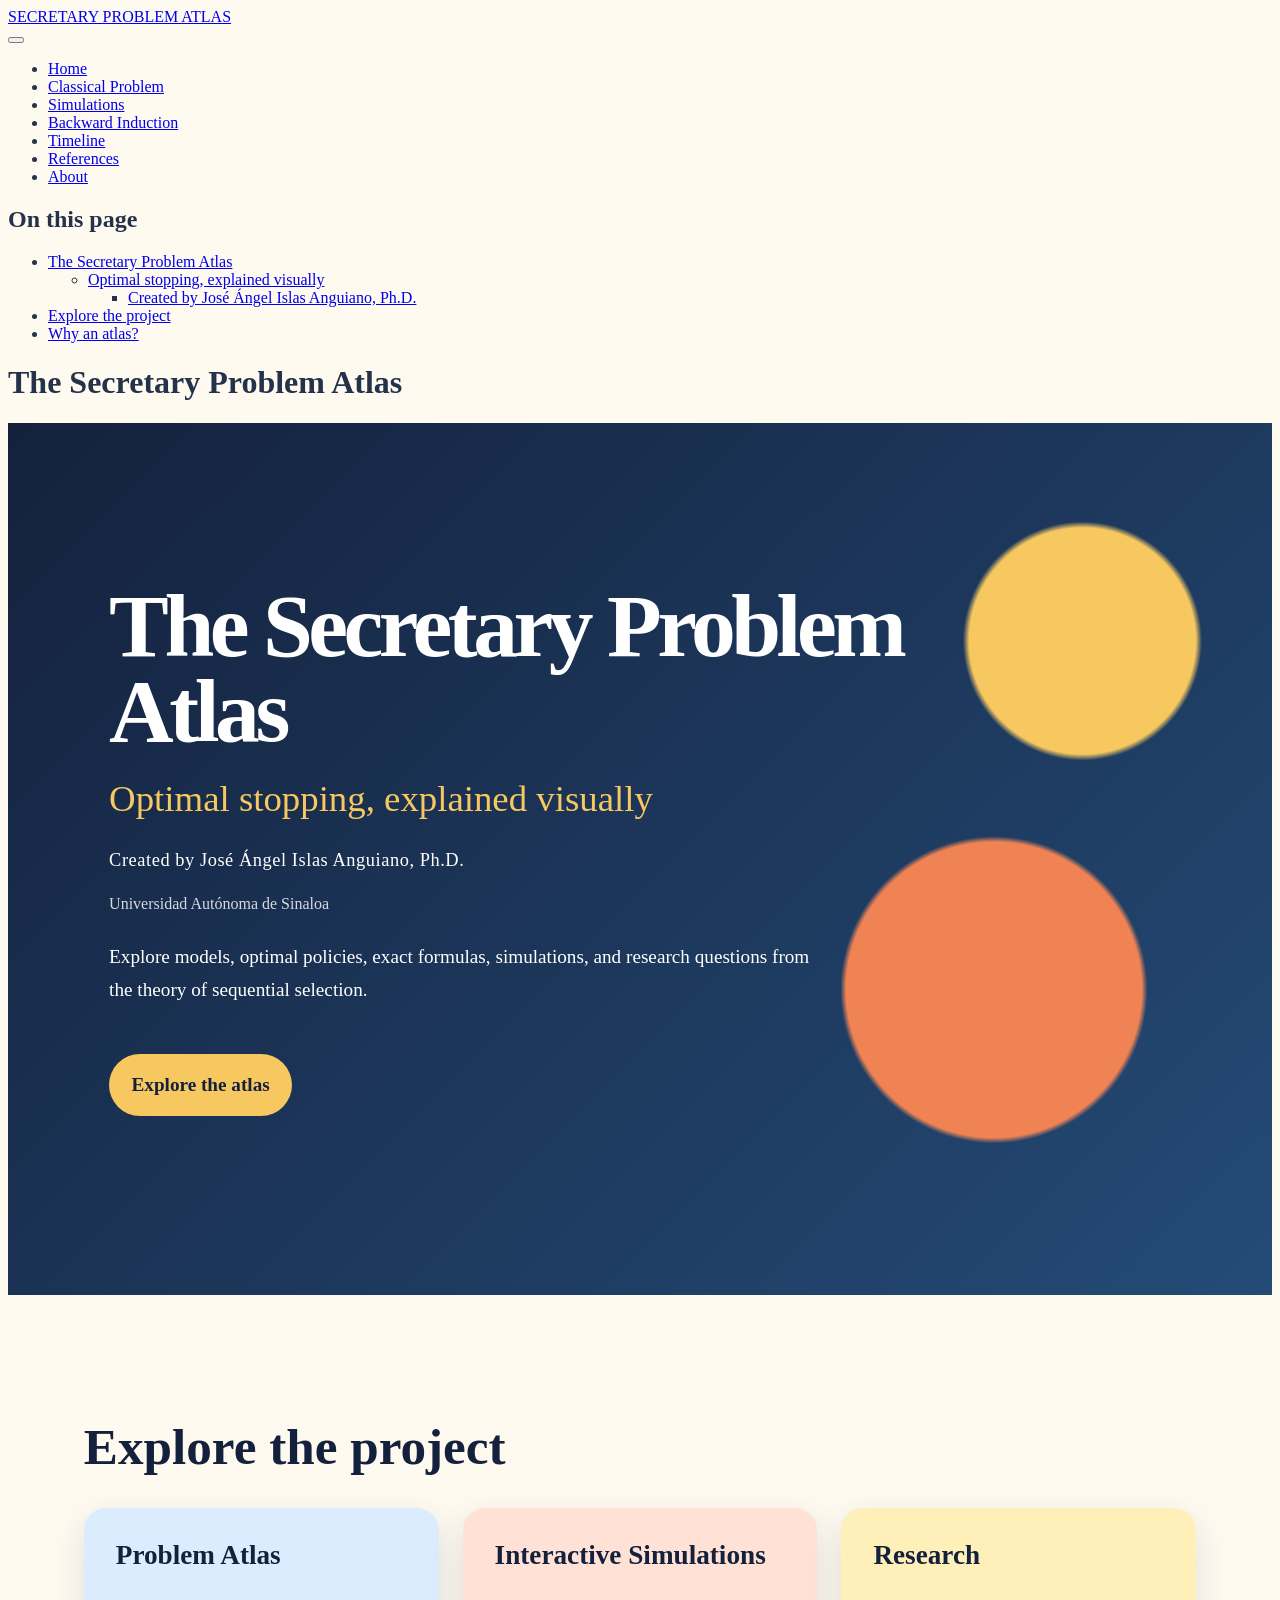
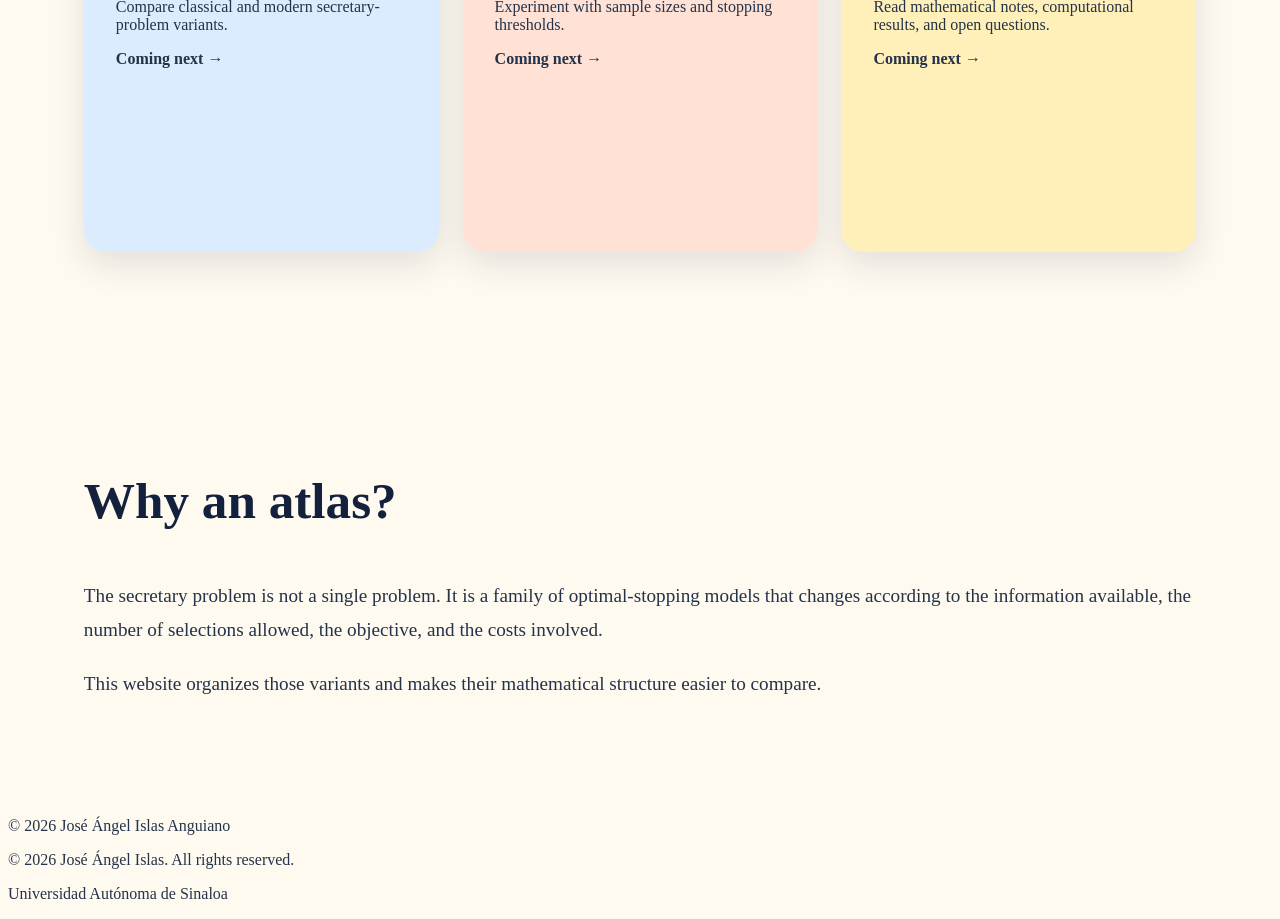
==== index.html @ 6f18f38e "Update website" ====
<!DOCTYPE html>
<html xmlns="http://www.w3.org/1999/xhtml" lang="en" xml:lang="en"><head>

<meta charset="utf-8">
<meta name="generator" content="quarto-1.8.25">

<meta name="viewport" content="width=device-width, initial-scale=1.0, user-scalable=yes">


<title>The Secretary Problem Atlas – SECRETARY PROBLEM ATLAS</title>
<style>
code{white-space: pre-wrap;}
span.smallcaps{font-variant: small-caps;}
div.columns{display: flex; gap: min(4vw, 1.5em);}
div.column{flex: auto; overflow-x: auto;}
div.hanging-indent{margin-left: 1.5em; text-indent: -1.5em;}
ul.task-list{list-style: none;}
ul.task-list li input[type="checkbox"] {
  width: 0.8em;
  margin: 0 0.8em 0.2em -1em; /* quarto-specific, see https://github.com/quarto-dev/quarto-cli/issues/4556 */ 
  vertical-align: middle;
}
</style>


<script src="site_libs/quarto-nav/quarto-nav.js"></script>
<script src="site_libs/quarto-nav/headroom.min.js"></script>
<script src="site_libs/clipboard/clipboard.min.js"></script>
<script src="site_libs/quarto-search/autocomplete.umd.js"></script>
<script src="site_libs/quarto-search/fuse.min.js"></script>
<script src="site_libs/quarto-search/quarto-search.js"></script>
<meta name="quarto:offset" content="./">
<script src="site_libs/quarto-html/quarto.js" type="module"></script>
<script src="site_libs/quarto-html/tabsets/tabsets.js" type="module"></script>
<script src="site_libs/quarto-html/axe/axe-check.js" type="module"></script>
<script src="site_libs/quarto-html/popper.min.js"></script>
<script src="site_libs/quarto-html/tippy.umd.min.js"></script>
<script src="site_libs/quarto-html/anchor.min.js"></script>
<link href="site_libs/quarto-html/tippy.css" rel="stylesheet">
<link href="site_libs/quarto-html/quarto-syntax-highlighting-7b89279ff1a6dce999919e0e67d4d9ec.css" rel="stylesheet" id="quarto-text-highlighting-styles">
<script src="site_libs/bootstrap/bootstrap.min.js"></script>
<link href="site_libs/bootstrap/bootstrap-icons.css" rel="stylesheet">
<link href="site_libs/bootstrap/bootstrap-5b4ad623e5705c0698d39aec6f10cf02.min.css" rel="stylesheet" append-hash="true" id="quarto-bootstrap" data-mode="light">
<script id="quarto-search-options" type="application/json">{
  "location": "navbar",
  "copy-button": false,
  "collapse-after": 3,
  "panel-placement": "end",
  "type": "overlay",
  "limit": 50,
  "keyboard-shortcut": [
    "f",
    "/",
    "s"
  ],
  "show-item-context": false,
  "language": {
    "search-no-results-text": "No results",
    "search-matching-documents-text": "matching documents",
    "search-copy-link-title": "Copy link to search",
    "search-hide-matches-text": "Hide additional matches",
    "search-more-match-text": "more match in this document",
    "search-more-matches-text": "more matches in this document",
    "search-clear-button-title": "Clear",
    "search-text-placeholder": "",
    "search-detached-cancel-button-title": "Cancel",
    "search-submit-button-title": "Submit",
    "search-label": "Search"
  }
}</script>


<link rel="stylesheet" href="styles.css">
</head>

<body class="nav-fixed quarto-light">

<div id="quarto-search-results"></div>
  <header id="quarto-header" class="headroom fixed-top">
    <nav class="navbar navbar-expand-lg " data-bs-theme="dark">
      <div class="navbar-container container-fluid">
      <div class="navbar-brand-container mx-auto">
    <a href="./index.html" class="navbar-brand navbar-brand-logo">
    </a>
    <a class="navbar-brand" href="./index.html">
    <span class="navbar-title">SECRETARY PROBLEM ATLAS</span>
    </a>
  </div>
            <div id="quarto-search" class="" title="Search"></div>
          <button class="navbar-toggler" type="button" data-bs-toggle="collapse" data-bs-target="#navbarCollapse" aria-controls="navbarCollapse" role="menu" aria-expanded="false" aria-label="Toggle navigation" onclick="if (window.quartoToggleHeadroom) { window.quartoToggleHeadroom(); }">
  <span class="navbar-toggler-icon"></span>
</button>
          <div class="collapse navbar-collapse" id="navbarCollapse">
            <ul class="navbar-nav navbar-nav-scroll me-auto">
  <li class="nav-item">
    <a class="nav-link active" href="./index.html" aria-current="page"> 
<span class="menu-text">Home</span></a>
  </li>  
  <li class="nav-item">
    <a class="nav-link" href="./classical.html"> 
<span class="menu-text">Classical Problem</span></a>
  </li>  
  <li class="nav-item">
    <a class="nav-link" href="./simulations.html"> 
<span class="menu-text">Simulations</span></a>
  </li>  
  <li class="nav-item">
    <a class="nav-link" href="./backward-induction.html"> 
<span class="menu-text">Backward Induction</span></a>
  </li>  
  <li class="nav-item">
    <a class="nav-link" href="./timeline.html"> 
<span class="menu-text">Timeline</span></a>
  </li>  
  <li class="nav-item">
    <a class="nav-link" href="./references.html"> 
<span class="menu-text">References</span></a>
  </li>  
  <li class="nav-item">
    <a class="nav-link" href="./about.html"> 
<span class="menu-text">About</span></a>
  </li>  
</ul>
          </div> <!-- /navcollapse -->
            <div class="quarto-navbar-tools">
</div>
      </div> <!-- /container-fluid -->
    </nav>
</header>
<!-- content -->
<div id="quarto-content" class="quarto-container page-columns page-rows-contents page-layout-full page-navbar">
<!-- sidebar -->
<!-- margin-sidebar -->
    <div id="quarto-margin-sidebar" class="sidebar margin-sidebar">
        <nav id="TOC" role="doc-toc" class="toc-active">
    <h2 id="toc-title">On this page</h2>
   
  <ul>
  <li><a href="#the-secretary-problem-atlas" id="toc-the-secretary-problem-atlas" class="nav-link active" data-scroll-target="#the-secretary-problem-atlas">The Secretary Problem Atlas</a>
  <ul class="collapse">
  <li><a href="#optimal-stopping-explained-visually" id="toc-optimal-stopping-explained-visually" class="nav-link" data-scroll-target="#optimal-stopping-explained-visually">Optimal stopping, explained visually</a>
  <ul class="collapse">
  <li><a href="#created-by-josé-ángel-islas-anguiano-ph.d." id="toc-created-by-josé-ángel-islas-anguiano-ph.d." class="nav-link" data-scroll-target="#created-by-josé-ángel-islas-anguiano-ph.d.">Created by José Ángel Islas Anguiano, Ph.D.</a></li>
  </ul></li>
  </ul></li>
  <li><a href="#explore-the-project" id="toc-explore-the-project" class="nav-link" data-scroll-target="#explore-the-project">Explore the project</a></li>
  <li><a href="#why-an-atlas" id="toc-why-an-atlas" class="nav-link" data-scroll-target="#why-an-atlas">Why an atlas?</a></li>
  </ul>
</nav>
    </div>
<!-- main -->
<main class="content column-page-left" id="quarto-document-content">

<header id="title-block-header" class="quarto-title-block default">
<div class="quarto-title">
<h1 class="title">The Secretary Problem Atlas</h1>
</div>



<div class="quarto-title-meta column-page-left">

    
  
    
  </div>
  


</header>


<section id="the-secretary-problem-atlas" class="level1 atlas-hero">
<h1>The Secretary Problem Atlas</h1>
<section id="optimal-stopping-explained-visually" class="level2">
<h2 class="anchored" data-anchor-id="optimal-stopping-explained-visually">Optimal stopping, explained visually</h2>
<section id="created-by-josé-ángel-islas-anguiano-ph.d." class="level3">
<h3 class="anchored" data-anchor-id="created-by-josé-ángel-islas-anguiano-ph.d.">Created by José Ángel Islas Anguiano, Ph.D.</h3>
<p>Universidad Autónoma de Sinaloa</p>
<p>Explore models, optimal policies, exact formulas, simulations, and research questions from the theory of sequential selection.</p>
<p><a href="#explore" class="hero-button">Explore the atlas</a></p>
</section>
</section>
</section>
<section id="explore-the-project" class="level2 atlas-section">
<h2 class="anchored" data-anchor-id="explore-the-project">Explore the project</h2>
<div class="atlas-grid">
<section id="problem-atlas" class="level3 atlas-card card-blue">
<h3 class="anchored" data-anchor-id="problem-atlas">Problem Atlas</h3>
<p>Compare classical and modern secretary-problem variants.</p>
<p><strong>Coming next →</strong></p>
</section>
<section id="interactive-simulations" class="level3 atlas-card card-coral">
<h3 class="anchored" data-anchor-id="interactive-simulations">Interactive Simulations</h3>
<p>Experiment with sample sizes and stopping thresholds.</p>
<p><strong>Coming next →</strong></p>
</section>
<section id="research" class="level3 atlas-card card-yellow">
<h3 class="anchored" data-anchor-id="research">Research</h3>
<p>Read mathematical notes, computational results, and open questions.</p>
<p><strong>Coming next →</strong></p>
</section>
</div>
</section>
<div id="explore" class="atlas-section atlas-intro">
<section id="why-an-atlas" class="level2">
<h2 class="anchored" data-anchor-id="why-an-atlas">Why an atlas?</h2>
<p>The secretary problem is not a single problem. It is a family of optimal-stopping models that changes according to the information available, the number of selections allowed, the objective, and the costs involved.</p>
<p>This website organizes those variants and makes their mathematical structure easier to compare.</p>
</section>
</div>



</main> <!-- /main -->
<script id="quarto-html-after-body" type="application/javascript">
  window.document.addEventListener("DOMContentLoaded", function (event) {
    const icon = "";
    const anchorJS = new window.AnchorJS();
    anchorJS.options = {
      placement: 'right',
      icon: icon
    };
    anchorJS.add('.anchored');
    const isCodeAnnotation = (el) => {
      for (const clz of el.classList) {
        if (clz.startsWith('code-annotation-')) {                     
          return true;
        }
      }
      return false;
    }
    const onCopySuccess = function(e) {
      // button target
      const button = e.trigger;
      // don't keep focus
      button.blur();
      // flash "checked"
      button.classList.add('code-copy-button-checked');
      var currentTitle = button.getAttribute("title");
      button.setAttribute("title", "Copied!");
      let tooltip;
      if (window.bootstrap) {
        button.setAttribute("data-bs-toggle", "tooltip");
        button.setAttribute("data-bs-placement", "left");
        button.setAttribute("data-bs-title", "Copied!");
        tooltip = new bootstrap.Tooltip(button, 
          { trigger: "manual", 
            customClass: "code-copy-button-tooltip",
            offset: [0, -8]});
        tooltip.show();    
      }
      setTimeout(function() {
        if (tooltip) {
          tooltip.hide();
          button.removeAttribute("data-bs-title");
          button.removeAttribute("data-bs-toggle");
          button.removeAttribute("data-bs-placement");
        }
        button.setAttribute("title", currentTitle);
        button.classList.remove('code-copy-button-checked');
      }, 1000);
      // clear code selection
      e.clearSelection();
    }
    const getTextToCopy = function(trigger) {
      const outerScaffold = trigger.parentElement.cloneNode(true);
      const codeEl = outerScaffold.querySelector('code');
      for (const childEl of codeEl.children) {
        if (isCodeAnnotation(childEl)) {
          childEl.remove();
        }
      }
      return codeEl.innerText;
    }
    const clipboard = new window.ClipboardJS('.code-copy-button:not([data-in-quarto-modal])', {
      text: getTextToCopy
    });
    clipboard.on('success', onCopySuccess);
    if (window.document.getElementById('quarto-embedded-source-code-modal')) {
      const clipboardModal = new window.ClipboardJS('.code-copy-button[data-in-quarto-modal]', {
        text: getTextToCopy,
        container: window.document.getElementById('quarto-embedded-source-code-modal')
      });
      clipboardModal.on('success', onCopySuccess);
    }
      var localhostRegex = new RegExp(/^(?:http|https):\/\/localhost\:?[0-9]*\//);
      var mailtoRegex = new RegExp(/^mailto:/);
        var filterRegex = new RegExp('/' + window.location.host + '/');
      var isInternal = (href) => {
          return filterRegex.test(href) || localhostRegex.test(href) || mailtoRegex.test(href);
      }
      // Inspect non-navigation links and adorn them if external
     var links = window.document.querySelectorAll('a[href]:not(.nav-link):not(.navbar-brand):not(.toc-action):not(.sidebar-link):not(.sidebar-item-toggle):not(.pagination-link):not(.no-external):not([aria-hidden]):not(.dropdown-item):not(.quarto-navigation-tool):not(.about-link)');
      for (var i=0; i<links.length; i++) {
        const link = links[i];
        if (!isInternal(link.href)) {
          // undo the damage that might have been done by quarto-nav.js in the case of
          // links that we want to consider external
          if (link.dataset.originalHref !== undefined) {
            link.href = link.dataset.originalHref;
          }
        }
      }
    function tippyHover(el, contentFn, onTriggerFn, onUntriggerFn) {
      const config = {
        allowHTML: true,
        maxWidth: 500,
        delay: 100,
        arrow: false,
        appendTo: function(el) {
            return el.parentElement;
        },
        interactive: true,
        interactiveBorder: 10,
        theme: 'quarto',
        placement: 'bottom-start',
      };
      if (contentFn) {
        config.content = contentFn;
      }
      if (onTriggerFn) {
        config.onTrigger = onTriggerFn;
      }
      if (onUntriggerFn) {
        config.onUntrigger = onUntriggerFn;
      }
      window.tippy(el, config); 
    }
    const noterefs = window.document.querySelectorAll('a[role="doc-noteref"]');
    for (var i=0; i<noterefs.length; i++) {
      const ref = noterefs[i];
      tippyHover(ref, function() {
        // use id or data attribute instead here
        let href = ref.getAttribute('data-footnote-href') || ref.getAttribute('href');
        try { href = new URL(href).hash; } catch {}
        const id = href.replace(/^#\/?/, "");
        const note = window.document.getElementById(id);
        if (note) {
          return note.innerHTML;
        } else {
          return "";
        }
      });
    }
    const xrefs = window.document.querySelectorAll('a.quarto-xref');
    const processXRef = (id, note) => {
      // Strip column container classes
      const stripColumnClz = (el) => {
        el.classList.remove("page-full", "page-columns");
        if (el.children) {
          for (const child of el.children) {
            stripColumnClz(child);
          }
        }
      }
      stripColumnClz(note)
      if (id === null || id.startsWith('sec-')) {
        // Special case sections, only their first couple elements
        const container = document.createElement("div");
        if (note.children && note.children.length > 2) {
          container.appendChild(note.children[0].cloneNode(true));
          for (let i = 1; i < note.children.length; i++) {
            const child = note.children[i];
            if (child.tagName === "P" && child.innerText === "") {
              continue;
            } else {
              container.appendChild(child.cloneNode(true));
              break;
            }
          }
          if (window.Quarto?.typesetMath) {
            window.Quarto.typesetMath(container);
          }
          return container.innerHTML
        } else {
          if (window.Quarto?.typesetMath) {
            window.Quarto.typesetMath(note);
          }
          return note.innerHTML;
        }
      } else {
        // Remove any anchor links if they are present
        const anchorLink = note.querySelector('a.anchorjs-link');
        if (anchorLink) {
          anchorLink.remove();
        }
        if (window.Quarto?.typesetMath) {
          window.Quarto.typesetMath(note);
        }
        if (note.classList.contains("callout")) {
          return note.outerHTML;
        } else {
          return note.innerHTML;
        }
      }
    }
    for (var i=0; i<xrefs.length; i++) {
      const xref = xrefs[i];
      tippyHover(xref, undefined, function(instance) {
        instance.disable();
        let url = xref.getAttribute('href');
        let hash = undefined; 
        if (url.startsWith('#')) {
          hash = url;
        } else {
          try { hash = new URL(url).hash; } catch {}
        }
        if (hash) {
          const id = hash.replace(/^#\/?/, "");
          const note = window.document.getElementById(id);
          if (note !== null) {
            try {
              const html = processXRef(id, note.cloneNode(true));
              instance.setContent(html);
            } finally {
              instance.enable();
              instance.show();
            }
          } else {
            // See if we can fetch this
            fetch(url.split('#')[0])
            .then(res => res.text())
            .then(html => {
              const parser = new DOMParser();
              const htmlDoc = parser.parseFromString(html, "text/html");
              const note = htmlDoc.getElementById(id);
              if (note !== null) {
                const html = processXRef(id, note);
                instance.setContent(html);
              } 
            }).finally(() => {
              instance.enable();
              instance.show();
            });
          }
        } else {
          // See if we can fetch a full url (with no hash to target)
          // This is a special case and we should probably do some content thinning / targeting
          fetch(url)
          .then(res => res.text())
          .then(html => {
            const parser = new DOMParser();
            const htmlDoc = parser.parseFromString(html, "text/html");
            const note = htmlDoc.querySelector('main.content');
            if (note !== null) {
              // This should only happen for chapter cross references
              // (since there is no id in the URL)
              // remove the first header
              if (note.children.length > 0 && note.children[0].tagName === "HEADER") {
                note.children[0].remove();
              }
              const html = processXRef(null, note);
              instance.setContent(html);
            } 
          }).finally(() => {
            instance.enable();
            instance.show();
          });
        }
      }, function(instance) {
      });
    }
        let selectedAnnoteEl;
        const selectorForAnnotation = ( cell, annotation) => {
          let cellAttr = 'data-code-cell="' + cell + '"';
          let lineAttr = 'data-code-annotation="' +  annotation + '"';
          const selector = 'span[' + cellAttr + '][' + lineAttr + ']';
          return selector;
        }
        const selectCodeLines = (annoteEl) => {
          const doc = window.document;
          const targetCell = annoteEl.getAttribute("data-target-cell");
          const targetAnnotation = annoteEl.getAttribute("data-target-annotation");
          const annoteSpan = window.document.querySelector(selectorForAnnotation(targetCell, targetAnnotation));
          const lines = annoteSpan.getAttribute("data-code-lines").split(",");
          const lineIds = lines.map((line) => {
            return targetCell + "-" + line;
          })
          let top = null;
          let height = null;
          let parent = null;
          if (lineIds.length > 0) {
              //compute the position of the single el (top and bottom and make a div)
              const el = window.document.getElementById(lineIds[0]);
              top = el.offsetTop;
              height = el.offsetHeight;
              parent = el.parentElement.parentElement;
            if (lineIds.length > 1) {
              const lastEl = window.document.getElementById(lineIds[lineIds.length - 1]);
              const bottom = lastEl.offsetTop + lastEl.offsetHeight;
              height = bottom - top;
            }
            if (top !== null && height !== null && parent !== null) {
              // cook up a div (if necessary) and position it 
              let div = window.document.getElementById("code-annotation-line-highlight");
              if (div === null) {
                div = window.document.createElement("div");
                div.setAttribute("id", "code-annotation-line-highlight");
                div.style.position = 'absolute';
                parent.appendChild(div);
              }
              div.style.top = top - 2 + "px";
              div.style.height = height + 4 + "px";
              div.style.left = 0;
              let gutterDiv = window.document.getElementById("code-annotation-line-highlight-gutter");
              if (gutterDiv === null) {
                gutterDiv = window.document.createElement("div");
                gutterDiv.setAttribute("id", "code-annotation-line-highlight-gutter");
                gutterDiv.style.position = 'absolute';
                const codeCell = window.document.getElementById(targetCell);
                const gutter = codeCell.querySelector('.code-annotation-gutter');
                gutter.appendChild(gutterDiv);
              }
              gutterDiv.style.top = top - 2 + "px";
              gutterDiv.style.height = height + 4 + "px";
            }
            selectedAnnoteEl = annoteEl;
          }
        };
        const unselectCodeLines = () => {
          const elementsIds = ["code-annotation-line-highlight", "code-annotation-line-highlight-gutter"];
          elementsIds.forEach((elId) => {
            const div = window.document.getElementById(elId);
            if (div) {
              div.remove();
            }
          });
          selectedAnnoteEl = undefined;
        };
          // Handle positioning of the toggle
      window.addEventListener(
        "resize",
        throttle(() => {
          elRect = undefined;
          if (selectedAnnoteEl) {
            selectCodeLines(selectedAnnoteEl);
          }
        }, 10)
      );
      function throttle(fn, ms) {
      let throttle = false;
      let timer;
        return (...args) => {
          if(!throttle) { // first call gets through
              fn.apply(this, args);
              throttle = true;
          } else { // all the others get throttled
              if(timer) clearTimeout(timer); // cancel #2
              timer = setTimeout(() => {
                fn.apply(this, args);
                timer = throttle = false;
              }, ms);
          }
        };
      }
        // Attach click handler to the DT
        const annoteDls = window.document.querySelectorAll('dt[data-target-cell]');
        for (const annoteDlNode of annoteDls) {
          annoteDlNode.addEventListener('click', (event) => {
            const clickedEl = event.target;
            if (clickedEl !== selectedAnnoteEl) {
              unselectCodeLines();
              const activeEl = window.document.querySelector('dt[data-target-cell].code-annotation-active');
              if (activeEl) {
                activeEl.classList.remove('code-annotation-active');
              }
              selectCodeLines(clickedEl);
              clickedEl.classList.add('code-annotation-active');
            } else {
              // Unselect the line
              unselectCodeLines();
              clickedEl.classList.remove('code-annotation-active');
            }
          });
        }
    const findCites = (el) => {
      const parentEl = el.parentElement;
      if (parentEl) {
        const cites = parentEl.dataset.cites;
        if (cites) {
          return {
            el,
            cites: cites.split(' ')
          };
        } else {
          return findCites(el.parentElement)
        }
      } else {
        return undefined;
      }
    };
    var bibliorefs = window.document.querySelectorAll('a[role="doc-biblioref"]');
    for (var i=0; i<bibliorefs.length; i++) {
      const ref = bibliorefs[i];
      const citeInfo = findCites(ref);
      if (citeInfo) {
        tippyHover(citeInfo.el, function() {
          var popup = window.document.createElement('div');
          citeInfo.cites.forEach(function(cite) {
            var citeDiv = window.document.createElement('div');
            citeDiv.classList.add('hanging-indent');
            citeDiv.classList.add('csl-entry');
            var biblioDiv = window.document.getElementById('ref-' + cite);
            if (biblioDiv) {
              citeDiv.innerHTML = biblioDiv.innerHTML;
            }
            popup.appendChild(citeDiv);
          });
          return popup.innerHTML;
        });
      }
    }
  });
  </script>
</div> <!-- /content -->
<footer class="footer">
  <div class="nav-footer">
    <div class="nav-footer-left">
<p>© 2026 José Ángel Islas Anguiano</p>
</div>   
    <div class="nav-footer-center">
<p>© 2026 José Ángel Islas. All rights reserved.</p>
</div>
    <div class="nav-footer-right">
<p>Universidad Autónoma de Sinaloa</p>
</div>
  </div>
</footer>




</body></html>
---- styles.css ----
/* Secretary Problem Atlas */

:root {
  --atlas-navy: #14213d;
  --atlas-blue: #4f86c6;
  --atlas-coral: #ef8354;
  --atlas-yellow: #f6c85f;
  --atlas-cream: #fffaf0;
  --atlas-white: #ffffff;
  --atlas-text: #24324a;
}

body {
  color: var(--atlas-text);
  background: var(--atlas-cream);
}

.atlas-hero {
  min-height: 72vh;
  padding: 7rem 8%;
  display: flex;
  flex-direction: column;
  justify-content: center;
  background:
    radial-gradient(circle at 85% 25%, #f6c85f 0 9%, transparent 9.5%),
    radial-gradient(circle at 78% 65%, #ef8354 0 13%, transparent 13.5%),
    linear-gradient(135deg, #14213d 0%, #244b76 100%);
  color: white;
}

.atlas-hero h1 {
  max-width: 850px;
  margin: 0;
  font-size: clamp(3rem, 7vw, 6.5rem);
  line-height: 0.95;
  letter-spacing: -0.05em;
  color: white;
}

.atlas-hero h2 {
  margin-top: 1.5rem;
  font-size: clamp(1.4rem, 3vw, 2.3rem);
  font-weight: 400;
  color: var(--atlas-yellow);
  border: 0;
}

.atlas-hero p {
  max-width: 720px;
  margin-top: 1.5rem;
  font-size: 1.2rem;
  line-height: 1.7;
}

.hero-button {
  display: inline-block;
  width: fit-content;
  margin-top: 1.5rem;
  padding: 0.9rem 1.4rem;
  color: var(--atlas-navy);
  background: var(--atlas-yellow);
  border-radius: 999px;
  font-weight: 700;
  text-decoration: none;
}

.hero-button:hover {
  color: white;
  background: var(--atlas-coral);
}

.atlas-section {
  max-width: 1200px;
  margin: auto;
  padding: 5rem 6%;
}

.atlas-section h2 {
  margin-bottom: 2rem;
  font-size: clamp(2rem, 4vw, 3.5rem);
  color: var(--atlas-navy);
  border: 0;
}

.atlas-grid {
  display: grid;
  grid-template-columns: repeat(3, 1fr);
  gap: 1.5rem;
}

.atlas-card {
  min-height: 280px;
  padding: 2rem;
  border-radius: 22px;
  box-shadow: 0 12px 35px rgba(20, 33, 61, 0.12);
  transition: transform 0.2s ease;
}

.atlas-card:hover {
  transform: translateY(-6px);
}

.atlas-card h3 {
  margin-top: 0;
  font-size: 1.7rem;
  color: var(--atlas-navy);
}

.card-blue {
  background: #dcecff;
}

.card-coral {
  background: #ffe2d5;
}

.card-yellow {
  background: #fff0ba;
}

.atlas-intro {
  font-size: 1.2rem;
  line-height: 1.8;
}

@media (max-width: 800px) {
  .atlas-grid {
    grid-template-columns: 1fr;
  }

  .atlas-hero {
    min-height: 65vh;
    padding: 5rem 7%;
  }
}

.problem-hero {
  padding: 5rem 8%;
  color: white;
  background: linear-gradient(
    135deg,
    #101d35 0%,
    #294f78 100%
  );
}

.problem-hero a,
.problem-hero a:visited {
  color: #ffd66b;
  font-weight: 600;
  text-decoration: underline;
  text-decoration-thickness: 2px;
  text-underline-offset: 4px;
}

.problem-hero a:hover {
  color: #ffffff;
}






.problem-hero h1 {
  margin-top: 0;
  color: white;
  font-size: clamp(2.8rem, 6vw, 5.5rem);
  letter-spacing: -0.04em;
}

.problem-hero p {
  max-width: 850px;
  font-size: 1.3rem;
  line-height: 1.7;
}

.rule-summary {
  max-width: 1050px;
  margin: 2rem auto 6rem;
  padding: 3rem;
  display: grid;
  grid-template-columns: 1fr 2fr;
  align-items: center;
  gap: 2rem;
  background: #f6c85f;
  border-radius: 24px;
}

.rule-number {
  font-size: clamp(4rem, 10vw, 8rem);
  font-weight: 800;
  line-height: 1;
  color: #14213d;
}

.rule-text h3 {
  margin-top: 0;
  color: #14213d;
  font-size: 2rem;
}

@media (max-width: 700px) {
  .rule-summary {
    grid-template-columns: 1fr;
  }
}

.simulation-panel {
  max-width: 1200px;
  margin: 1rem auto 5rem;
  padding: 2.5rem;
  background: white;
  border-radius: 26px;
  box-shadow: 0 18px 50px rgba(20, 33, 61, 0.14);
}

.simulation-heading {
  display: flex;
  justify-content: space-between;
  align-items: center;
  gap: 2rem;
}

.simulation-heading h2 {
  margin: 0.25rem 0;
  color: var(--atlas-navy);
  border: 0;
}

.simulation-label {
  margin: 0;
  color: var(--atlas-coral);
  font-size: 0.8rem;
  font-weight: 800;
  letter-spacing: 0.14em;
}

.simulation-button {
  padding: 0.9rem 1.3rem;
  color: white;
  background: var(--atlas-navy);
  border: 0;
  border-radius: 999px;
  font-weight: 700;
  cursor: pointer;
}

.simulation-button:hover {
  background: var(--atlas-coral);
}

.simulation-controls {
  display: grid;
  grid-template-columns: repeat(2, 1fr);
  gap: 2rem;
  margin: 2.5rem 0;
}

.simulation-controls label {
  display: grid;
  gap: 0.8rem;
  font-weight: 600;
}

.simulation-controls input {
  width: 100%;
  accent-color: var(--atlas-coral);
}

.simulation-statistics {
  display: grid;
  grid-template-columns: repeat(2, 1fr);
  gap: 1rem;
  margin-bottom: 2rem;
}

.simulation-statistics div {
  padding: 1.25rem;
  background: var(--atlas-cream);
  border-radius: 16px;
}

.simulation-statistics span,
.simulation-statistics strong {
  display: block;
}

.simulation-statistics span {
  margin-bottom: 0.4rem;
  font-size: 0.85rem;
}

.simulation-statistics strong {
  color: var(--atlas-navy);
  font-size: 1.4rem;
}

.plot-legend {
  display: flex;
  flex-wrap: wrap;
  gap: 1.2rem;
  margin-bottom: 1rem;
  font-size: 0.85rem;
}

.plot-legend i {
  display: inline-block;
  width: 12px;
  height: 12px;
  margin-right: 5px;
  border-radius: 3px;
}

.legend-rejected {
  background: #b8c4d6;
}

.legend-search {
  background: var(--atlas-blue);
}

.legend-selected {
  background: var(--atlas-coral);
}

.legend-best {
  border: 3px solid var(--atlas-yellow);
}

.candidate-plot {
  min-height: 260px;
  padding: 1rem;
  display: flex;
  align-items: flex-end;
  gap: 5px;
  overflow-x: auto;
  background: #f4f7fb;
  border-radius: 18px;
}

.candidate-bar {
  position: relative;
  min-width: 18px;
  flex: 1;
  border-radius: 6px 6px 2px 2px;
  transition: height 0.3s ease;
}

.candidate-rejected {
  background: #b8c4d6;
}

.candidate-search {
  background: var(--atlas-blue);
}

.candidate-selected {
  background: var(--atlas-coral);
}

.candidate-best {
  outline: 4px solid var(--atlas-yellow);
}

.candidate-rank {
  position: absolute;
  top: -22px;
  width: 100%;
  text-align: center;
  font-size: 0.7rem;
  font-weight: 700;
}

.candidate-position {
  position: absolute;
  bottom: -22px;
  width: 100%;
  text-align: center;
  font-size: 0.65rem;
}

.simulation-result {
  margin: 2.5rem 0 0;
  padding: 1rem;
  border-radius: 12px;
  font-weight: 700;
}

.result-success {
  color: #176b45;
  background: #dff5e9;
}

.result-failure {
  color: #9a3e26;
  background: #ffe2d5;
}

.result-neutral {
  color: var(--atlas-navy);
  background: #e5edf8;
}

@media (max-width: 700px) {
  .simulation-heading {
    align-items: flex-start;
    flex-direction: column;
  }

  .simulation-controls,
  .simulation-statistics {
    grid-template-columns: 1fr;
  }
}

.atlas-hero h3 {
  margin-top: 1rem;
  color: white;
  font-size: 1.15rem;
  font-weight: 500;
  letter-spacing: 0.03em;
}

.atlas-hero h3 + p {
  margin-top: 0.35rem;
  font-size: 1rem;
  color: rgba(255, 255, 255, 0.82);
}

.timeline-hero {
  padding: 5.5rem 8%;
  color: white;
  background:
    radial-gradient(circle at 85% 20%, rgba(246, 200, 95, 0.25), transparent 25%),
    linear-gradient(135deg, #101d35 0%, #294f78 100%);
}

.timeline-hero h1 {
  max-width: 950px;
  margin: 0 0 1rem;
  color: white;
  font-size: clamp(2.8rem, 6vw, 5.4rem);
  line-height: 1.02;
  letter-spacing: -0.045em;
}

.timeline-hero p {
  max-width: 850px;
  color: rgba(255, 255, 255, 0.88);
  font-size: 1.18rem;
  line-height: 1.7;
}

.timeline-section {
  max-width: 1250px;
  margin: 0 auto;
  padding: 4rem 5%;
}

.timeline-introduction {
  max-width: 780px;
  margin-bottom: 4rem;
}

.research-timeline {
  position: relative;
  padding: 1rem 0 3rem;
}

.research-timeline::before {
  content: "";
  position: absolute;
  top: 0;
  bottom: 0;
  left: 50%;
  width: 4px;
  border-radius: 99px;
  background: linear-gradient(
    to bottom,
    var(--atlas-yellow),
    var(--atlas-coral),
    var(--atlas-blue)
  );
  transform: translateX(-50%);
}

.timeline-entry {
  position: relative;
  width: 50%;
  padding-bottom: 3rem;
}

.timeline-left {
  padding-right: 3.5rem;
}

.timeline-right {
  margin-left: 50%;
  padding-left: 3.5rem;
}

.timeline-marker {
  position: absolute;
  top: 1.8rem;
  width: 20px;
  height: 20px;
  background: white;
  border: 5px solid var(--atlas-coral);
  border-radius: 50%;
  box-shadow: 0 0 0 6px rgba(238, 108, 77, 0.13);
  z-index: 2;
}

.timeline-left .timeline-marker {
  right: -10px;
}

.timeline-right .timeline-marker {
  left: -10px;
}

.timeline-card {
  padding: 1.75rem;
  background: white;
  border: 1px solid #e4eaf2;
  border-radius: 20px;
  box-shadow: 0 14px 38px rgba(20, 33, 61, 0.09);
  transition: transform 0.2s ease, box-shadow 0.2s ease;
}

.timeline-card:hover {
  transform: translateY(-4px);
  box-shadow: 0 20px 46px rgba(20, 33, 61, 0.15);
}

.featured-paper .timeline-card {
  border: 2px solid var(--atlas-yellow);
}

.timeline-meta {
  display: flex;
  flex-wrap: wrap;
  align-items: center;
  gap: 0.75rem;
  margin-bottom: 0.9rem;
}

.timeline-year {
  color: var(--atlas-navy);
  font-size: 1.75rem;
  font-weight: 800;
  line-height: 1;
}

.timeline-tag {
  padding: 0.34rem 0.7rem;
  color: white;
  border-radius: 999px;
  font-size: 0.69rem;
  font-weight: 800;
  letter-spacing: 0.06em;
  text-transform: uppercase;
}

.tag-foundation,
.tag-classical {
  background: #426b9b;
}

.tag-landmark {
  color: #14213d;
  background: var(--atlas-yellow);
}

.tag-variant,
.tag-general {
  background: #6c5aa7;
}

.tag-survey,
.tag-history {
  background: #53736b;
}

.tag-algorithms {
  background: #237c8e;
}

.tag-strategy,
.tag-frontier {
  background: var(--atlas-coral);
}

.timeline-card h3 {
  margin: 0 0 0.35rem;
  color: var(--atlas-navy);
  font-size: 1.35rem;
}

.timeline-authors {
  margin: 0 0 1rem;
  color: #52657c;
  font-weight: 700;
}

.timeline-paper {
  margin-bottom: 1.1rem;
  color: #425269;
}

.timeline-link {
  display: inline-block;
  color: var(--atlas-coral);
  font-weight: 750;
  text-decoration: none;
}

.timeline-link:hover {
  text-decoration: underline;
  text-underline-offset: 4px;
}

.timeline-note {
  max-width: 950px;
  margin: 0 auto 5rem;
  padding: 2rem 2.5rem;
  background: var(--atlas-cream);
  border-left: 6px solid var(--atlas-yellow);
  border-radius: 0 18px 18px 0;
}

@media (max-width: 780px) {
  .research-timeline::before {
    left: 10px;
  }

  .timeline-entry,
  .timeline-right {
    width: 100%;
    margin-left: 0;
    padding-right: 0;
    padding-left: 3rem;
  }

  .timeline-left .timeline-marker,
  .timeline-right .timeline-marker {
    right: auto;
    left: 0;
  }
}

.author-research-heading {
  max-width: 850px;
  margin: 5rem auto 2.5rem;
  text-align: center;
}

.author-research-label {
  margin-bottom: 0.5rem;
  color: var(--atlas-coral);
  font-size: 0.76rem;
  font-weight: 800;
  letter-spacing: 0.15em;
}

.author-research-heading h2 {
  margin-top: 0;
  color: var(--atlas-navy);
  border: 0;
}

.author-research-grid {
  display: grid;
  grid-template-columns: repeat(2, minmax(0, 1fr));
  gap: 1.5rem;
  margin: 0 auto 5rem;
}

.author-paper-card {
  position: relative;
  padding: 2rem;
  background: #f8fafc;
  border: 1px solid #dce5ef;
  border-top: 6px solid var(--atlas-blue);
  border-radius: 18px;
}

.author-paper-current {
  background: #fffaf0;
  border-top-color: var(--atlas-yellow);
}

.author-paper-year {
  display: inline-block;
  margin-right: 0.5rem;
  color: var(--atlas-navy);
  font-size: 1.45rem;
  font-weight: 800;
}

.author-paper-status {
  display: inline-block;
  padding: 0.3rem 0.65rem;
  color: #176b45;
  background: #dff5e9;
  border-radius: 999px;
  font-size: 0.68rem;
  font-weight: 800;
  letter-spacing: 0.04em;
  text-transform: uppercase;
}

.status-preprint {
  color: #7b5310;
  background: #fff0bd;
}

.author-paper-card h3 {
  margin: 1rem 0 0.5rem;
  color: var(--atlas-navy);
  font-size: 1.25rem;
  line-height: 1.35;
}

.author-paper-authors {
  color: #52657c;
  font-weight: 700;
}

.author-paper-journal {
  color: #425269;
}

.author-paper-links {
  display: flex;
  gap: 0.7rem;
  margin-top: 1.25rem;
}

.author-paper-links a {
  padding: 0.55rem 0.9rem;
  color: white;
  background: var(--atlas-navy);
  border-radius: 999px;
  font-size: 0.78rem;
  font-weight: 700;
  text-decoration: none;
}

.author-paper-links a:hover {
  background: var(--atlas-coral);
}

@media (max-width: 780px) {
  .author-research-grid {
    grid-template-columns: 1fr;
  }
}

/* =========================================================
   Interactive simulations
   ========================================================= */

.simulation-hero {
  padding: 5.5rem 8%;
  color: white;
  background:
    radial-gradient(
      circle at 85% 20%,
      rgba(246, 200, 95, 0.25),
      transparent 25%
    ),
    linear-gradient(135deg, #101d35 0%, #294f78 100%);
}

.simulation-hero h1 {
  max-width: 950px;
  margin: 0 0 1rem;
  color: white;
  font-size: clamp(3rem, 7vw, 6rem);
  line-height: 1;
  letter-spacing: -0.05em;
}

.simulation-hero p {
  max-width: 850px;
  color: rgba(255, 255, 255, 0.88);
  font-size: 1.2rem;
  line-height: 1.7;
}

.simulation-page {
  max-width: 1250px;
  margin: 0 auto;
  padding: 4rem 5% 6rem;
}

.atlas-interactive-card {
  margin: 2rem 0 5rem;
  padding: clamp(1.5rem, 4vw, 3rem);
  background: white;
  border: 1px solid #e2e8f0;
  border-radius: 26px;
  box-shadow: 0 18px 50px rgba(20, 33, 61, 0.11);
}

.interactive-card-heading {
  display: flex;
  justify-content: space-between;
  align-items: flex-start;
  gap: 2rem;
  margin-bottom: 2.5rem;
}

.interactive-card-heading h2 {
  margin: 0.2rem 0 0.6rem;
  color: var(--atlas-navy);
  border: 0;
}

.interactive-card-heading p {
  max-width: 760px;
}

.interactive-eyebrow {
  margin: 0;
  color: var(--atlas-coral);
  font-size: 0.76rem;
  font-weight: 800;
  letter-spacing: 0.16em;
}

.atlas-button {
  padding: 0.9rem 1.4rem;
  color: white;
  background: var(--atlas-navy);
  border: 0;
  border-radius: 999px;
  font-weight: 750;
  white-space: nowrap;
  cursor: pointer;
  transition:
    transform 0.15s ease,
    background 0.15s ease,
    opacity 0.15s ease;
}

.atlas-button:hover {
  background: var(--atlas-coral);
  transform: translateY(-2px);
}

.atlas-button:disabled {
  opacity: 0.45;
  cursor: not-allowed;
  transform: none;
}

.button-primary {
  min-width: 130px;
  background: var(--atlas-coral);
}

.button-secondary {
  min-width: 130px;
  color: var(--atlas-navy);
  background: #e6edf6;
}

.button-secondary:hover {
  color: white;
}

.game-settings {
  display: grid;
  gap: 0.8rem;
  max-width: 600px;
  margin-bottom: 2rem;
}

.game-settings label,
.control-group label {
  color: var(--atlas-navy);
  font-weight: 650;
}

.game-settings input,
.control-group input {
  width: 100%;
  accent-color: var(--atlas-coral);
}

.game-progress {
  display: flex;
  justify-content: space-between;
  max-width: 600px;
  margin: 0 auto 1rem;
  color: #52657c;
}

.current-candidate {
  max-width: 600px;
  min-height: 260px;
  margin: 0 auto;
  padding: 2.5rem;
  display: grid;
  place-items: center;
  align-content: center;
  text-align: center;
  background: #f3f6fa;
  border: 4px solid #d8e0ea;
  border-radius: 24px;
  transition:
    border-color 0.2s ease,
    background 0.2s ease;
}

.current-candidate.candidate-record {
  background: #fff9e8;
  border-color: var(--atlas-yellow);
}

.current-candidate.candidate-nonrecord {
  background: #f3f6fa;
  border-color: #b9c6d6;
}

.candidate-label {
  margin: 0;
  color: #607086;
  font-size: 0.72rem;
  font-weight: 800;
  letter-spacing: 0.15em;
}

.relative-rank-number {
  color: var(--atlas-navy);
  font-size: clamp(5rem, 15vw, 9rem);
  font-weight: 850;
  line-height: 1;
}

.candidate-description {
  margin: 0.8rem 0 0;
  color: #425269;
}

.game-actions {
  display: flex;
  justify-content: center;
  gap: 1rem;
  margin: 1.5rem 0 2.5rem;
}

.observation-history {
  padding: 1.5rem;
  background: #f7f9fc;
  border-radius: 18px;
}

.observation-history h3 {
  margin-top: 0;
  color: var(--atlas-navy);
  font-size: 1rem;
}

.observed-ranks {
  display: flex;
  flex-wrap: wrap;
  gap: 0.65rem;
}

.observed-rank {
  width: 52px;
  overflow: hidden;
  text-align: center;
  background: white;
  border: 2px solid #cbd5e1;
  border-radius: 10px;
}

.observed-rank span,
.observed-rank strong {
  display: block;
}

.observed-rank span {
  padding: 0.15rem;
  color: #66758a;
  background: #eef2f7;
  font-size: 0.65rem;
}

.observed-rank strong {
  padding: 0.4rem;
  color: var(--atlas-navy);
}

.observed-record {
  border-color: var(--atlas-yellow);
}

.game-result,
.experiment-message {
  margin-top: 1.5rem;
  padding: 1.1rem 1.3rem;
  border-radius: 14px;
  font-weight: 700;
}

.result-success,
.message-optimal {
  color: #176b45;
  background: #dff5e9;
}

.result-failure {
  color: #923b25;
  background: #ffe4d8;
}

.result-neutral,
.message-standard {
  color: var(--atlas-navy);
  background: #e8eef7;
}

.game-reveal {
  margin-top: 2rem;
}

.game-reveal h3 {
  color: var(--atlas-navy);
}

.game-sequence {
  min-height: 220px;
  padding: 1.5rem 1rem 2.2rem;
  display: flex;
  align-items: flex-end;
  gap: 7px;
  overflow-x: auto;
  background: #f4f7fb;
  border-radius: 18px;
}

.game-sequence-item {
  position: relative;
  min-width: 28px;
  flex: 1;
  display: flex;
  justify-content: center;
  align-items: flex-start;
  padding-top: 0.35rem;
  color: white;
  background: var(--atlas-blue);
  border-radius: 7px 7px 2px 2px;
}

.game-sequence-item span {
  position: absolute;
  bottom: -25px;
  color: #52657c;
  font-size: 0.7rem;
}

.sequence-best {
  outline: 5px solid var(--atlas-yellow);
}

.sequence-selected {
  background: var(--atlas-coral);
}

.experiment-controls {
  display: grid;
  grid-template-columns: repeat(3, minmax(0, 1fr));
  gap: 1.5rem;
  margin-bottom: 2.5rem;
}

.control-group {
  display: grid;
  gap: 0.8rem;
  padding: 1.2rem;
  background: #f7f9fc;
  border-radius: 16px;
}

.experiment-statistics {
  display: grid;
  grid-template-columns: repeat(4, minmax(0, 1fr));
  gap: 1rem;
}

.statistic-card {
  padding: 1.25rem;
  background: var(--atlas-cream);
  border-radius: 16px;
}

.statistic-card span,
.statistic-card strong {
  display: block;
}

.statistic-card span {
  min-height: 2.4em;
  margin-bottom: 0.5rem;
  color: #52657c;
  font-size: 0.78rem;
}

.statistic-card strong {
  color: var(--atlas-navy);
  font-size: clamp(1.25rem, 3vw, 1.8rem);
}

.statistic-empirical {
  color: white;
  background: var(--atlas-navy);
}

.statistic-empirical span,
.statistic-empirical strong {
  color: white;
}

.probability-legend {
  display: flex;
  flex-wrap: wrap;
  gap: 1.3rem;
  margin-bottom: 1.5rem;
  color: #52657c;
  font-size: 0.84rem;
}

.probability-legend i {
  display: inline-block;
  margin-right: 0.4rem;
  vertical-align: middle;
}

.legend-line {
  width: 25px;
  height: 4px;
  border-radius: 99px;
}

.legend-dot {
  width: 13px;
  height: 13px;
  border-radius: 50%;
}

.legend-curve {
  background: var(--atlas-blue);
}

.legend-chosen {
  background: var(--atlas-coral);
}

.legend-optimal {
  background: var(--atlas-yellow);
  border: 2px solid var(--atlas-navy);
}

.legend-asymptotic {
  height: 0;
  border-top: 3px dashed #7a8798;
}

.probability-chart-container {
  width: 100%;
  overflow-x: auto;
}

.probability-chart {
  display: block;
  width: 100%;
  min-width: 650px;
  height: auto;
}

.graph-explanation {
  display: grid;
  grid-template-columns: repeat(3, minmax(0, 1fr));
  gap: 1rem;
  margin-top: 1.5rem;
}

.graph-explanation div {
  padding: 1.1rem;
  background: #f7f9fc;
  border-radius: 14px;
}

.graph-explanation span,
.graph-explanation strong {
  display: block;
}

.graph-explanation span {
  margin-bottom: 0.4rem;
  color: #607086;
  font-size: 0.78rem;
}

.graph-explanation strong {
  color: var(--atlas-navy);
}

@media (max-width: 850px) {
  .interactive-card-heading {
    flex-direction: column;
  }

  .experiment-controls,
  .experiment-statistics,
  .graph-explanation {
    grid-template-columns: 1fr 1fr;
  }
}

@media (max-width: 600px) {
  .simulation-hero {
    padding: 4rem 7%;
  }

  .simulation-page {
    padding-right: 4%;
    padding-left: 4%;
  }

  .experiment-controls,
  .experiment-statistics,
  .graph-explanation {
    grid-template-columns: 1fr;
  }

  .game-actions {
    align-items: stretch;
    flex-direction: column;
  }

  .atlas-button {
    width: 100%;
  }
}
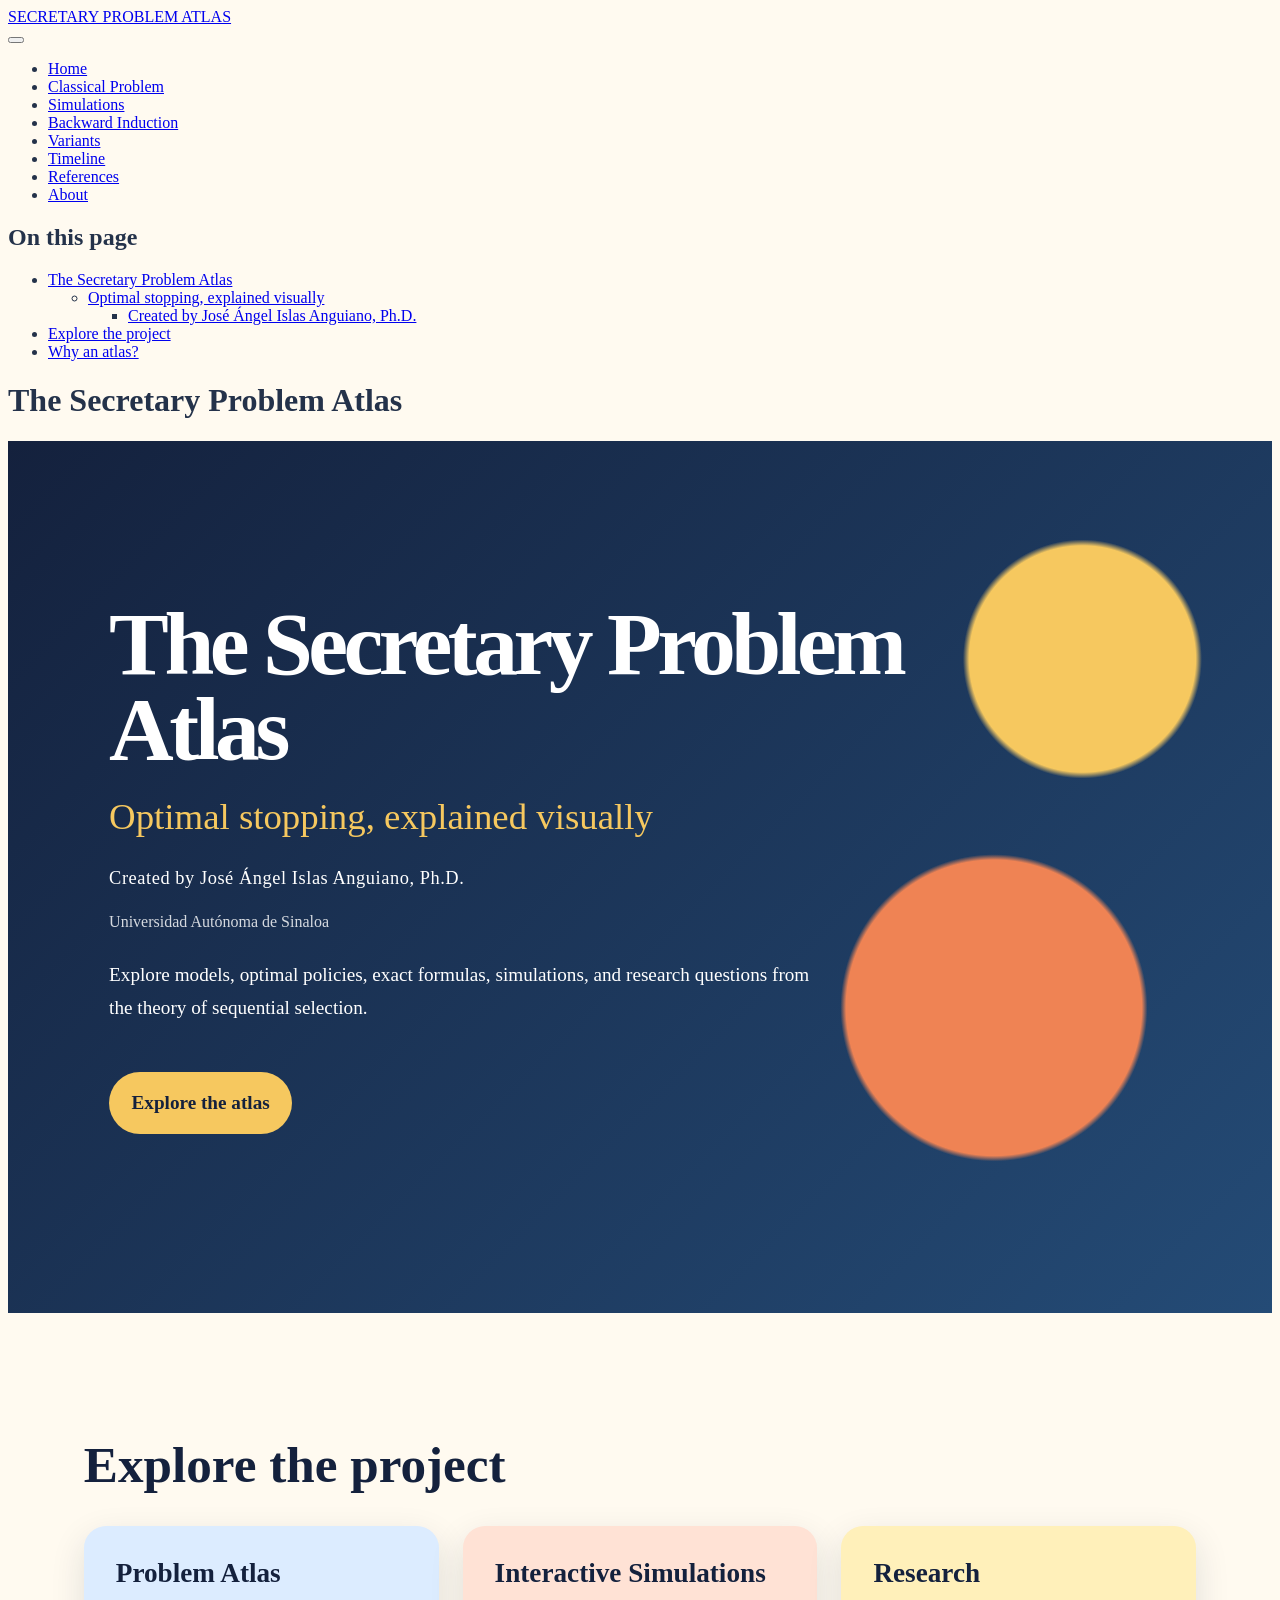
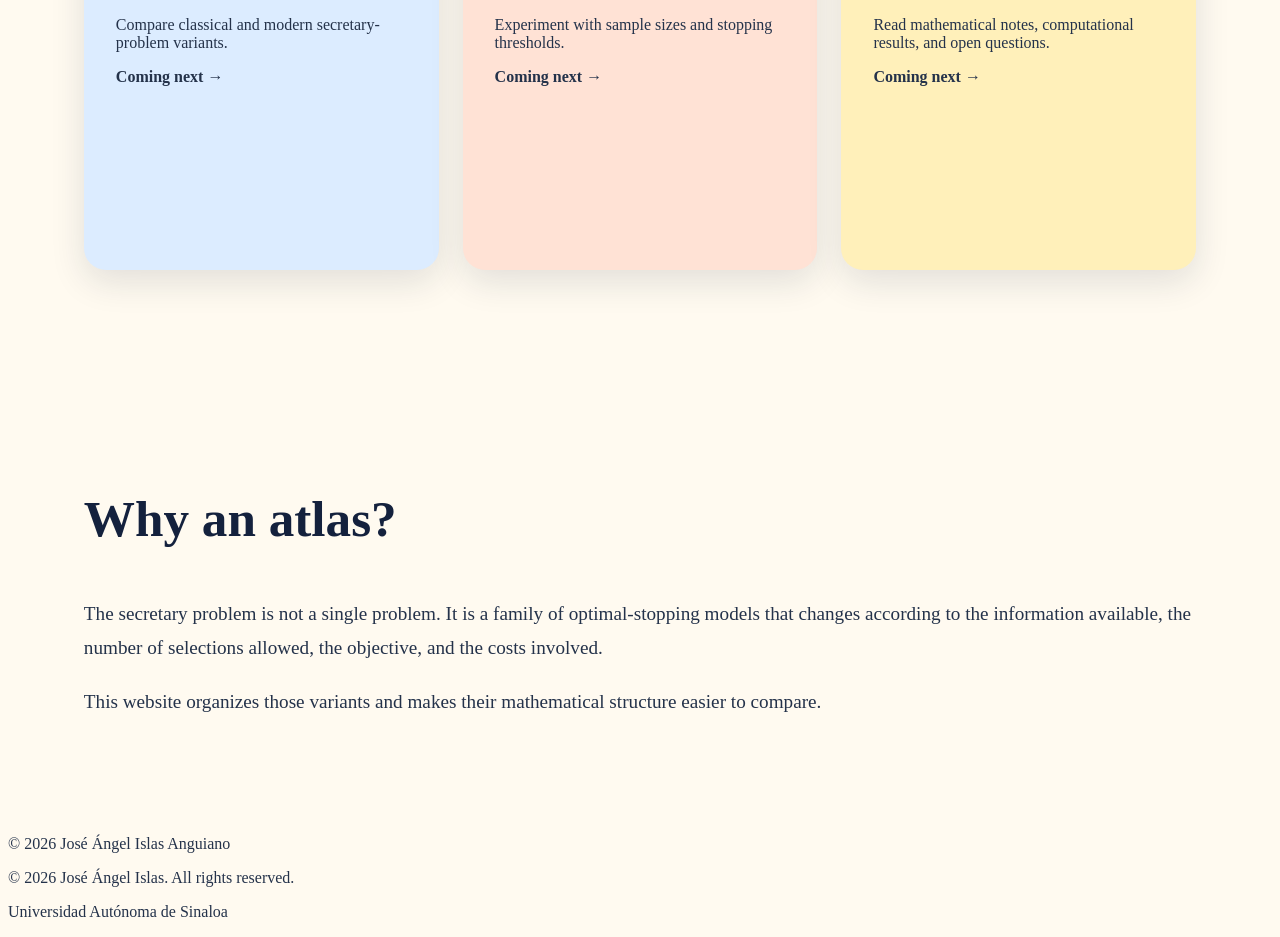
==== commit 3a1e5caa: "Update website" ====
--- a/index.html
+++ b/index.html
@@ -107,6 +107,10 @@
   <li class="nav-item">
     <a class="nav-link" href="./backward-induction.html"> 
 <span class="menu-text">Backward Induction</span></a>
+  </li>  
+  <li class="nav-item">
+    <a class="nav-link" href="./variants.html"> 
+<span class="menu-text">Variants</span></a>
   </li>  
   <li class="nav-item">
     <a class="nav-link" href="./timeline.html"> 
--- a/styles.css
+++ b/styles.css
@@ -1248,4 +1248,174 @@
   .atlas-button {
     width: 100%;
   }
+}
+
+/* =========================================================
+   VARIANTS — SECRETARY PROBLEM FAMILY MAP
+   ========================================================= */
+
+.variant-map {
+  max-width: 1100px;
+  margin: 2.5rem auto 3rem auto;
+}
+
+.variant-map-root {
+  width: fit-content;
+  margin: 0 auto 2.5rem auto;
+  padding: 1rem 2rem;
+  border: 2px solid #d99a24;
+  border-radius: 14px;
+  font-size: 1.25rem;
+  font-weight: 700;
+  text-align: center;
+  background: rgba(217, 154, 36, 0.08);
+}
+
+.variant-map-branches {
+  display: grid;
+  grid-template-columns: repeat(4, 1fr);
+  gap: 1.25rem;
+}
+
+.variant-branch {
+  border: 1px solid rgba(80, 90, 110, 0.22);
+  border-radius: 12px;
+  padding: 1rem;
+  background: rgba(255, 255, 255, 0.45);
+}
+
+.variant-branch-title {
+  font-size: 1.05rem;
+  font-weight: 700;
+  text-align: center;
+  margin-bottom: 1rem;
+  padding-bottom: 0.65rem;
+  border-bottom: 2px solid #d99a24;
+}
+
+.variant-branch-item {
+  padding: 0.55rem 0.4rem;
+  text-align: center;
+  border-bottom: 1px solid rgba(80, 90, 110, 0.13);
+}
+
+.variant-branch-item:last-child {
+  border-bottom: none;
+}
+
+.variant-formula {
+  max-width: 760px;
+  margin: 1.75rem auto;
+  padding: 1.1rem 1.5rem;
+  text-align: center;
+  border-radius: 10px;
+  border: 1px solid rgba(80, 90, 110, 0.22);
+  font-size: 1.1rem;
+}
+
+
+/* Responsive layout */
+
+@media (max-width: 900px) {
+
+  .variant-map-branches {
+    grid-template-columns: repeat(2, 1fr);
+  }
+
+}
+
+@media (max-width: 600px) {
+
+  .variant-map-branches {
+    grid-template-columns: 1fr;
+  }
+
+}
+
+/* =========================================================
+   VARIANTS — SECRETARY PROBLEM FAMILY MAP
+   ========================================================= */
+
+.variant-map {
+  max-width: 1100px;
+  margin: 2.5rem auto 3rem auto;
+}
+
+.variant-map-root {
+  width: fit-content;
+  margin: 0 auto 2.5rem auto;
+  padding: 1rem 2rem;
+  border: 2px solid #d99a24;
+  border-radius: 14px;
+  font-size: 1.25rem;
+  font-weight: 700;
+  text-align: center;
+  background: rgba(217, 154, 36, 0.08);
+}
+
+.variant-map-branches {
+  display: grid;
+  grid-template-columns: repeat(4, minmax(0, 1fr));
+  gap: 1.25rem;
+}
+
+.variant-branch {
+  min-width: 0;
+  border: 1px solid rgba(80, 90, 110, 0.22);
+  border-radius: 12px;
+  padding: 1rem;
+  background: rgba(255, 255, 255, 0.45);
+}
+
+.variant-branch-title {
+  font-size: 1.05rem;
+  font-weight: 700;
+  text-align: center;
+  margin-bottom: 0.7rem;
+  padding-bottom: 0.65rem;
+  border-bottom: 2px solid #d99a24;
+}
+
+.variant-branch-item {
+  padding: 0.55rem 0.4rem;
+  text-align: center;
+  border-bottom: 1px solid rgba(80, 90, 110, 0.13);
+}
+
+.variant-branch-item:last-child {
+  border-bottom: none;
+}
+
+.variant-formula {
+  max-width: 850px;
+  margin: 1.75rem auto;
+  padding: 1.1rem 1.5rem;
+  text-align: center;
+  border-radius: 10px;
+  border: 1px solid rgba(80, 90, 110, 0.22);
+  font-size: 1.05rem;
+}
+
+.variant-plus {
+  display: inline-block;
+  margin: 0 0.75rem;
+  font-weight: 700;
+}
+
+@media (max-width: 900px) {
+  .variant-map-branches {
+    grid-template-columns: repeat(2, minmax(0, 1fr));
+  }
+}
+
+@media (max-width: 600px) {
+  .variant-map-branches {
+    grid-template-columns: 1fr;
+  }
+
+  .variant-formula strong,
+  .variant-plus {
+    display: block;
+    margin: 0.35rem 0;
+  }
 }
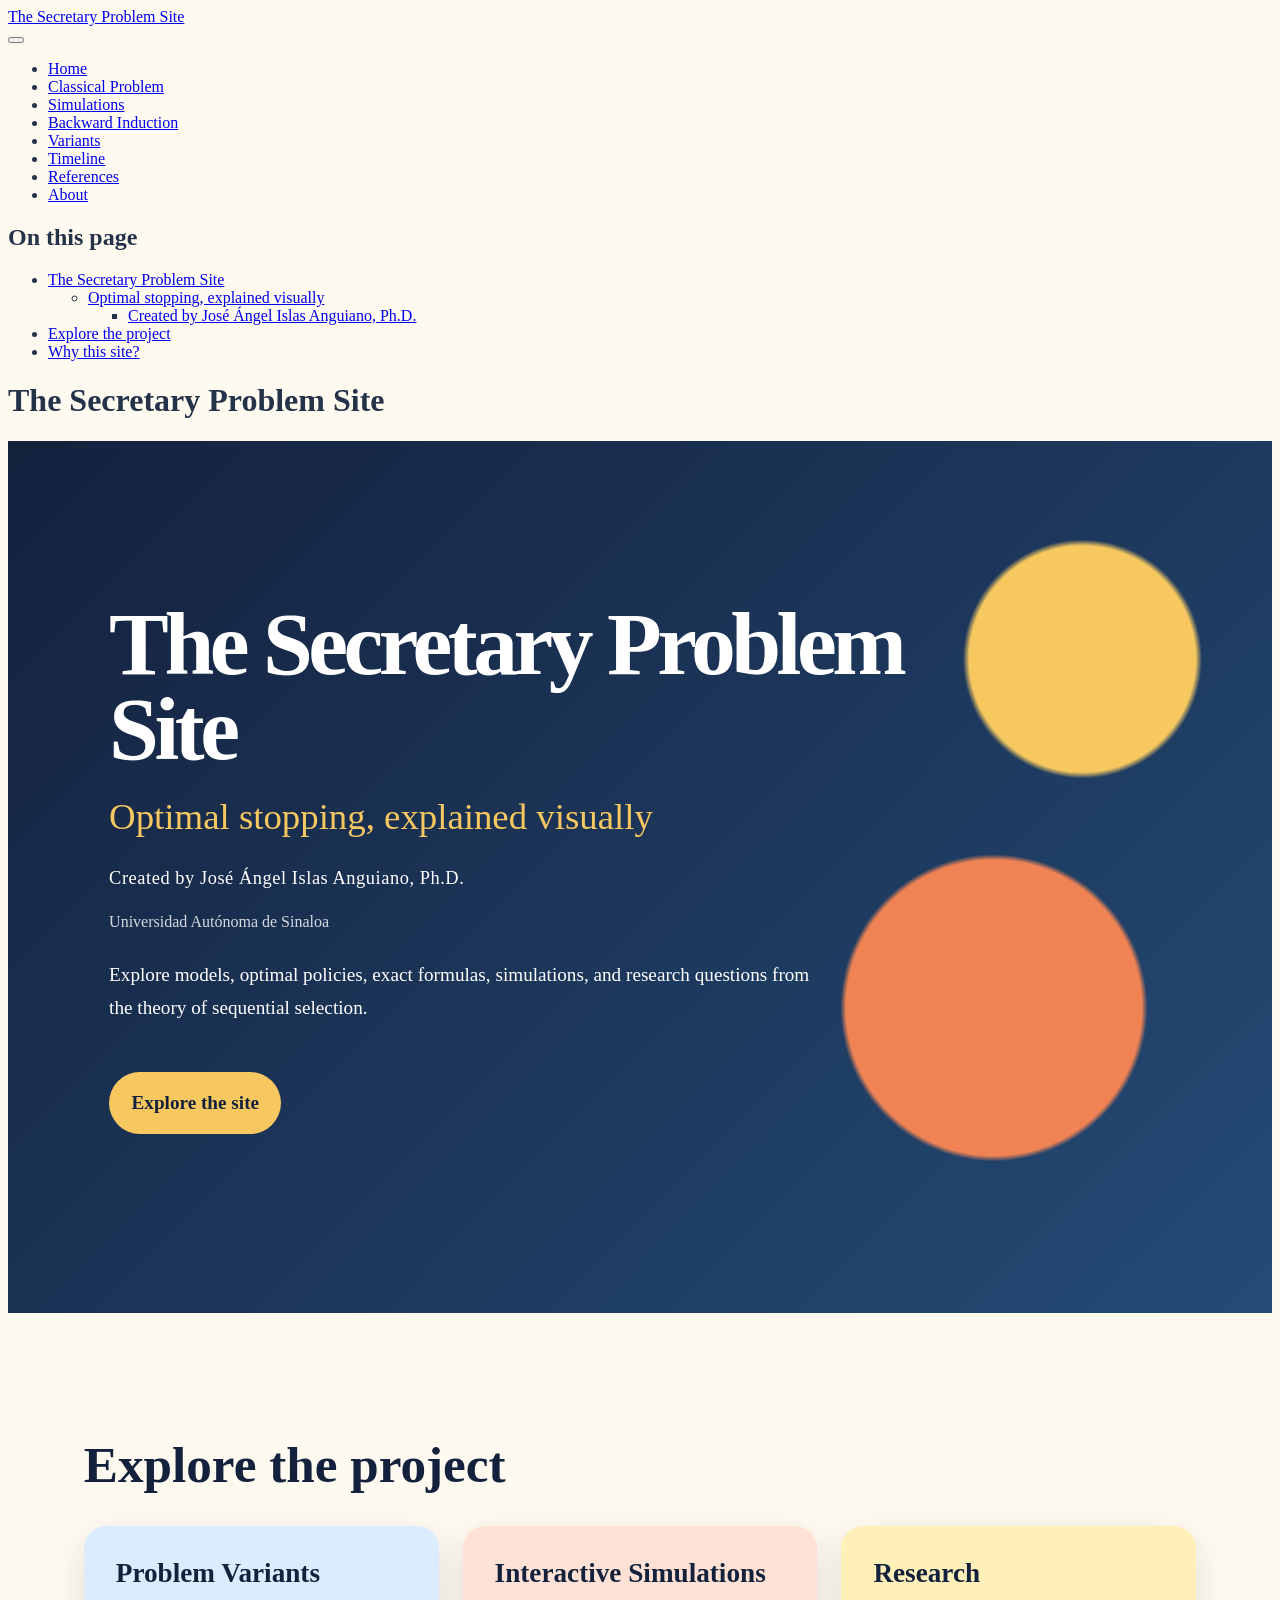
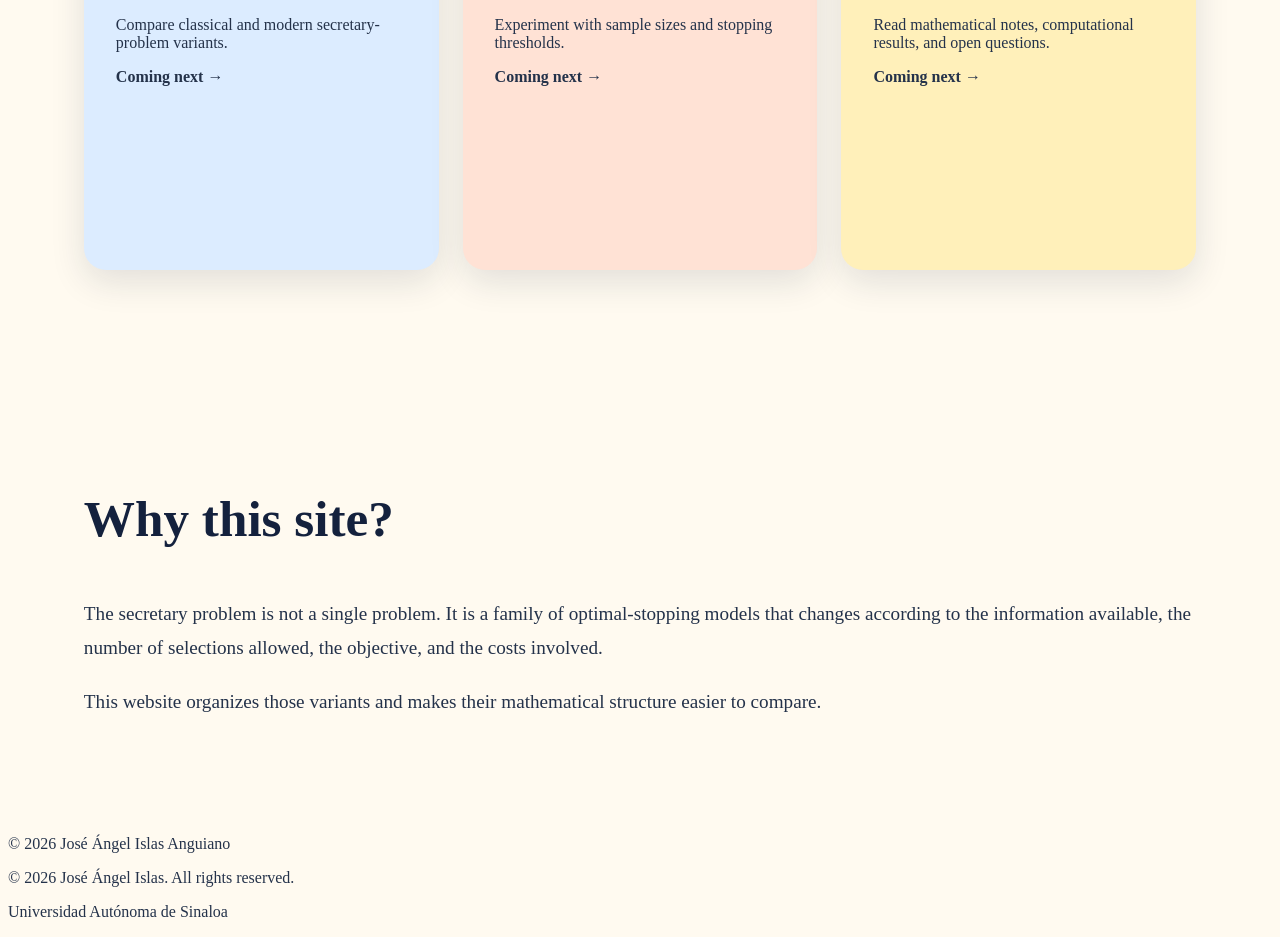
==== commit 4f7a0618: "Update website" ====
--- a/index.html
+++ b/index.html
@@ -7,7 +7,7 @@
 <meta name="viewport" content="width=device-width, initial-scale=1.0, user-scalable=yes">
 
 
-<title>The Secretary Problem Atlas – SECRETARY PROBLEM ATLAS</title>
+<title>The Secretary Problem Site</title>
 <style>
 code{white-space: pre-wrap;}
 span.smallcaps{font-variant: small-caps;}
@@ -68,9 +68,20 @@
     "search-label": "Search"
   }
 }</script>
+<script async="" src="https://www.googletagmanager.com/gtag/js?id=G-35SSF14JG7"></script>
+
+<script type="text/javascript">
+
+window.dataLayer = window.dataLayer || [];
+function gtag(){dataLayer.push(arguments);}
+gtag('js', new Date());
+gtag('config', 'G-35SSF14JG7', { 'anonymize_ip': true});
+</script>
 
 
 <link rel="stylesheet" href="styles.css">
+<meta property="og:title" content="The Secretary Problem Site">
+<meta property="og:site_name" content="The Secretary Problem Site">
 </head>
 
 <body class="nav-fixed quarto-light">
@@ -83,7 +94,7 @@
     <a href="./index.html" class="navbar-brand navbar-brand-logo">
     </a>
     <a class="navbar-brand" href="./index.html">
-    <span class="navbar-title">SECRETARY PROBLEM ATLAS</span>
+    <span class="navbar-title">The Secretary Problem Site</span>
     </a>
   </div>
             <div id="quarto-search" class="" title="Search"></div>
@@ -140,7 +151,7 @@
     <h2 id="toc-title">On this page</h2>
    
   <ul>
-  <li><a href="#the-secretary-problem-atlas" id="toc-the-secretary-problem-atlas" class="nav-link active" data-scroll-target="#the-secretary-problem-atlas">The Secretary Problem Atlas</a>
+  <li><a href="#the-secretary-problem-site" id="toc-the-secretary-problem-site" class="nav-link active" data-scroll-target="#the-secretary-problem-site">The Secretary Problem Site</a>
   <ul class="collapse">
   <li><a href="#optimal-stopping-explained-visually" id="toc-optimal-stopping-explained-visually" class="nav-link" data-scroll-target="#optimal-stopping-explained-visually">Optimal stopping, explained visually</a>
   <ul class="collapse">
@@ -148,7 +159,7 @@
   </ul></li>
   </ul></li>
   <li><a href="#explore-the-project" id="toc-explore-the-project" class="nav-link" data-scroll-target="#explore-the-project">Explore the project</a></li>
-  <li><a href="#why-an-atlas" id="toc-why-an-atlas" class="nav-link" data-scroll-target="#why-an-atlas">Why an atlas?</a></li>
+  <li><a href="#why-this-site" id="toc-why-this-site" class="nav-link" data-scroll-target="#why-this-site">Why this site?</a></li>
   </ul>
 </nav>
     </div>
@@ -157,7 +168,7 @@
 
 <header id="title-block-header" class="quarto-title-block default">
 <div class="quarto-title">
-<h1 class="title">The Secretary Problem Atlas</h1>
+<h1 class="title">The Secretary Problem Site</h1>
 </div>
 
 
@@ -174,23 +185,23 @@
 </header>
 
 
-<section id="the-secretary-problem-atlas" class="level1 atlas-hero">
-<h1>The Secretary Problem Atlas</h1>
+<section id="the-secretary-problem-site" class="level1 atlas-hero">
+<h1>The Secretary Problem Site</h1>
 <section id="optimal-stopping-explained-visually" class="level2">
 <h2 class="anchored" data-anchor-id="optimal-stopping-explained-visually">Optimal stopping, explained visually</h2>
 <section id="created-by-josé-ángel-islas-anguiano-ph.d." class="level3">
 <h3 class="anchored" data-anchor-id="created-by-josé-ángel-islas-anguiano-ph.d.">Created by José Ángel Islas Anguiano, Ph.D.</h3>
 <p>Universidad Autónoma de Sinaloa</p>
 <p>Explore models, optimal policies, exact formulas, simulations, and research questions from the theory of sequential selection.</p>
-<p><a href="#explore" class="hero-button">Explore the atlas</a></p>
+<p><a href="#explore" class="hero-button">Explore the site</a></p>
 </section>
 </section>
 </section>
 <section id="explore-the-project" class="level2 atlas-section">
 <h2 class="anchored" data-anchor-id="explore-the-project">Explore the project</h2>
 <div class="atlas-grid">
-<section id="problem-atlas" class="level3 atlas-card card-blue">
-<h3 class="anchored" data-anchor-id="problem-atlas">Problem Atlas</h3>
+<section id="problem-variants" class="level3 atlas-card card-blue">
+<h3 class="anchored" data-anchor-id="problem-variants">Problem Variants</h3>
 <p>Compare classical and modern secretary-problem variants.</p>
 <p><strong>Coming next →</strong></p>
 </section>
@@ -207,8 +218,8 @@
 </div>
 </section>
 <div id="explore" class="atlas-section atlas-intro">
-<section id="why-an-atlas" class="level2">
-<h2 class="anchored" data-anchor-id="why-an-atlas">Why an atlas?</h2>
+<section id="why-this-site" class="level2">
+<h2 class="anchored" data-anchor-id="why-this-site">Why this site?</h2>
 <p>The secretary problem is not a single problem. It is a family of optimal-stopping models that changes according to the information available, the number of selections allowed, the objective, and the costs involved.</p>
 <p>This website organizes those variants and makes their mathematical structure easier to compare.</p>
 </section>
--- a/styles.css
+++ b/styles.css
@@ -1,4 +1,4 @@
-/* Secretary Problem Atlas */
+/* The Secretary Problem Site */
 
 :root {
   --atlas-navy: #14213d;
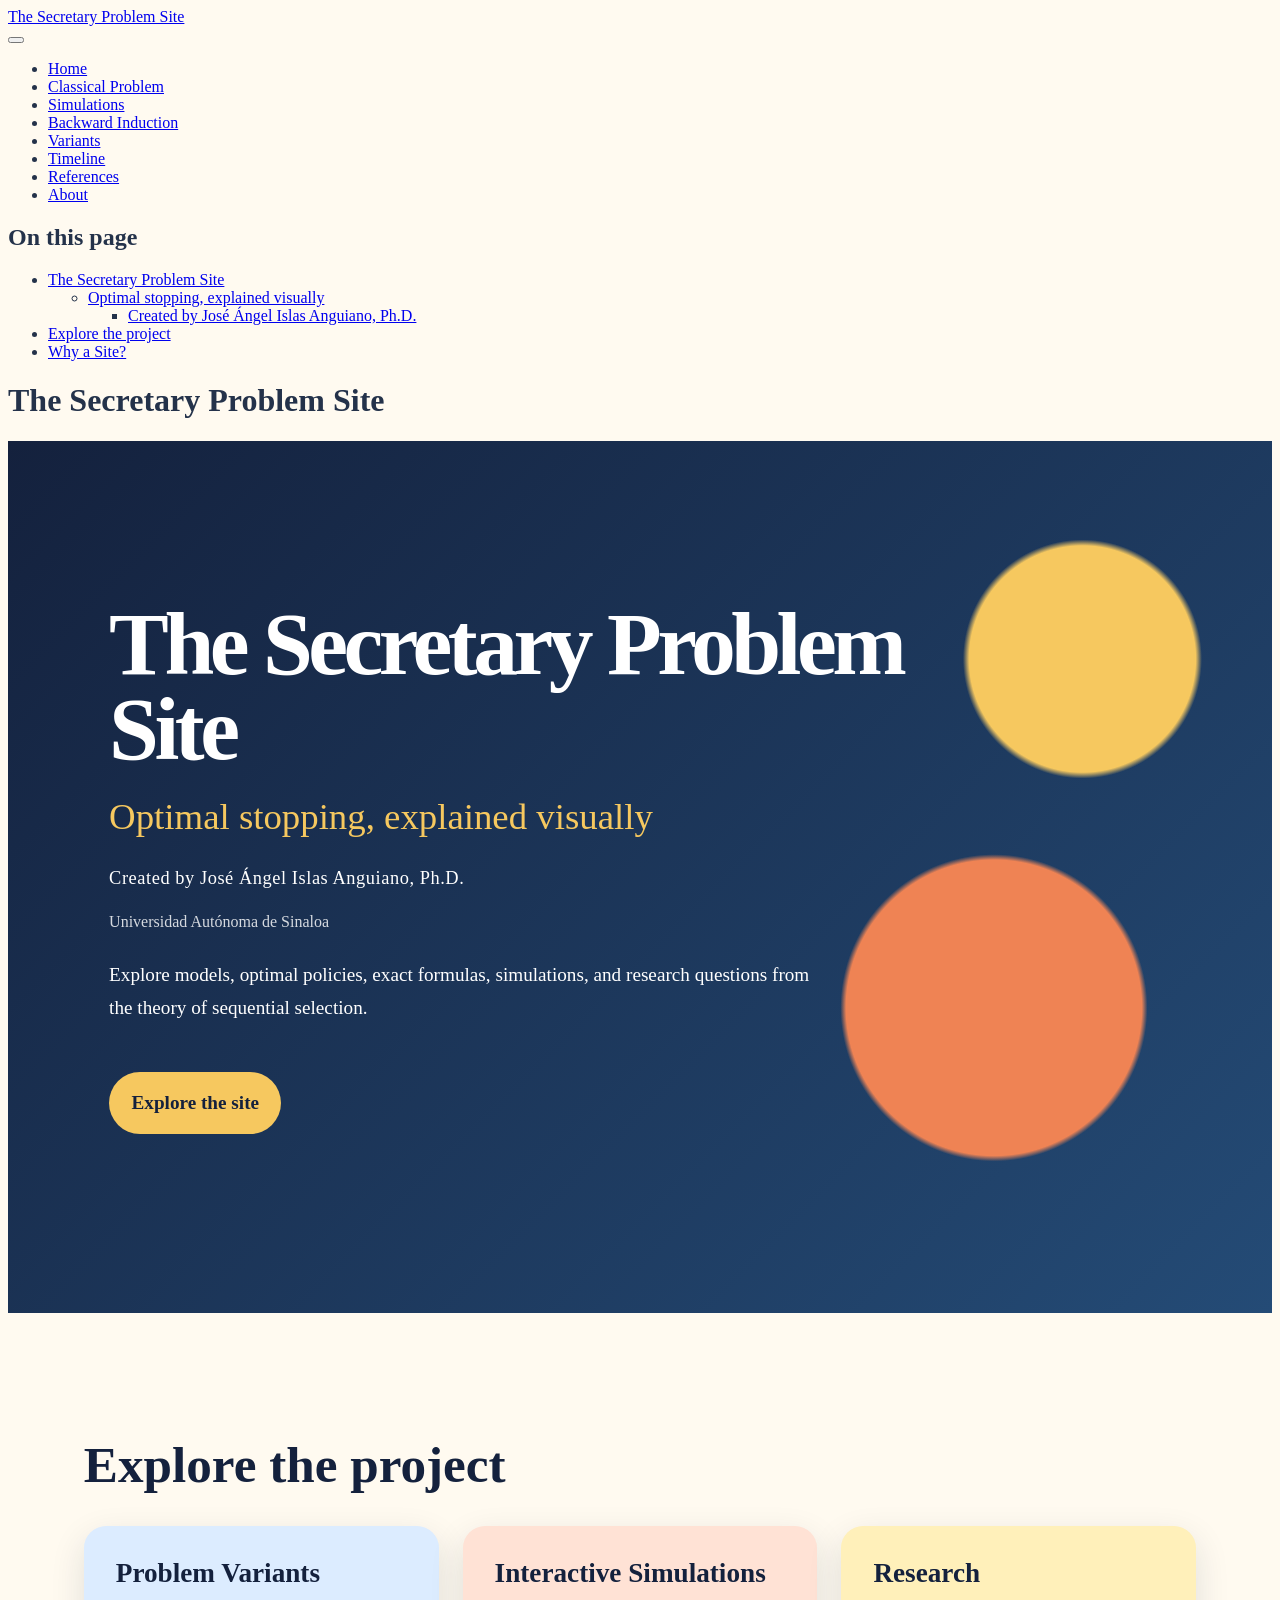
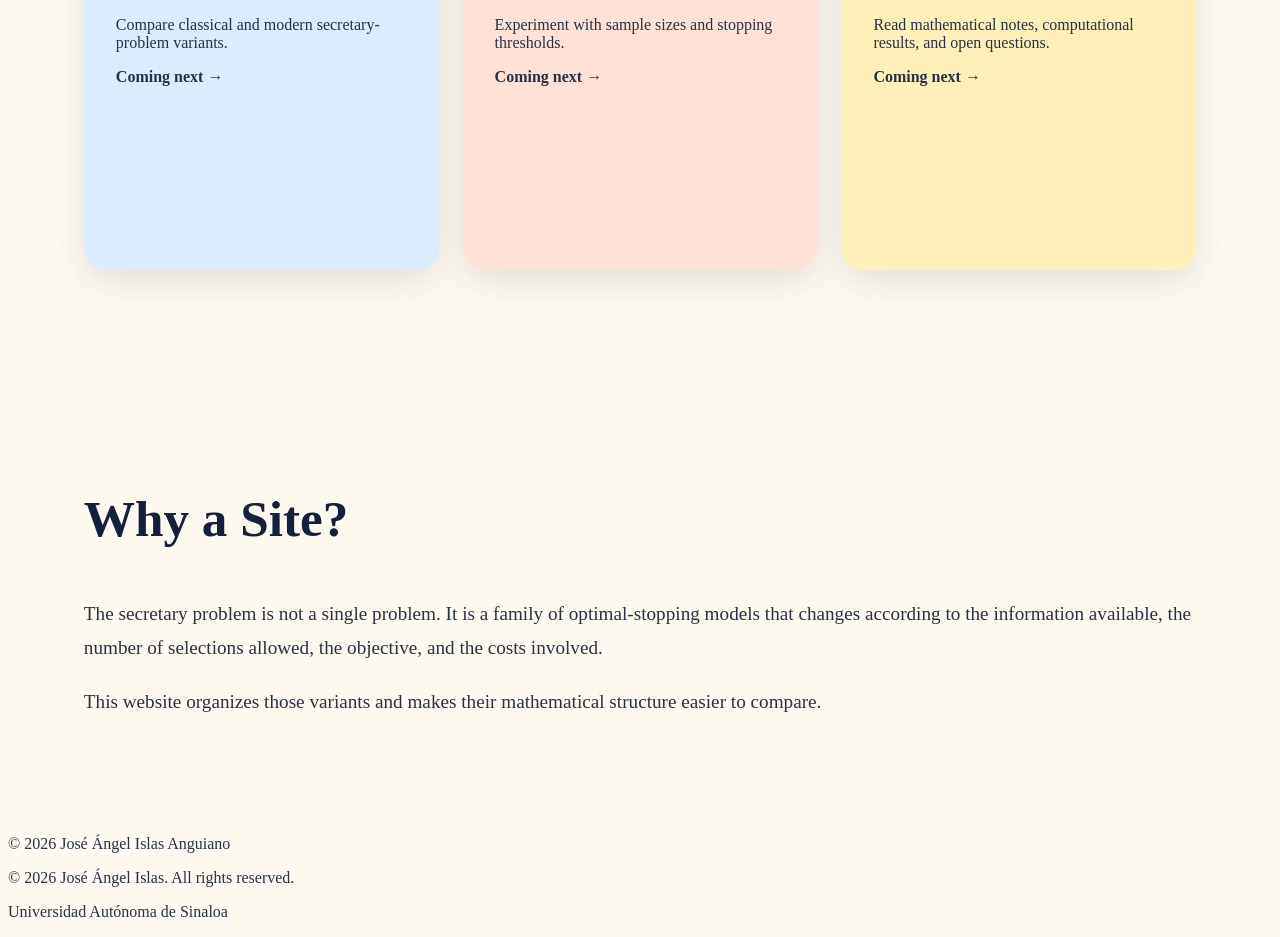
==== commit 7f91a334: "Update homepage heading and contents link to Why a Site" ====
--- a/index.html
+++ b/index.html
@@ -159,7 +159,7 @@
   </ul></li>
   </ul></li>
   <li><a href="#explore-the-project" id="toc-explore-the-project" class="nav-link" data-scroll-target="#explore-the-project">Explore the project</a></li>
-  <li><a href="#why-this-site" id="toc-why-this-site" class="nav-link" data-scroll-target="#why-this-site">Why this site?</a></li>
+  <li><a href="#why-this-site" id="toc-why-this-site" class="nav-link" data-scroll-target="#why-this-site">Why a Site?</a></li>
   </ul>
 </nav>
     </div>
@@ -219,7 +219,7 @@
 </section>
 <div id="explore" class="atlas-section atlas-intro">
 <section id="why-this-site" class="level2">
-<h2 class="anchored" data-anchor-id="why-this-site">Why this site?</h2>
+<h2 class="anchored" data-anchor-id="why-this-site">Why a Site?</h2>
 <p>The secretary problem is not a single problem. It is a family of optimal-stopping models that changes according to the information available, the number of selections allowed, the objective, and the costs involved.</p>
 <p>This website organizes those variants and makes their mathematical structure easier to compare.</p>
 </section>
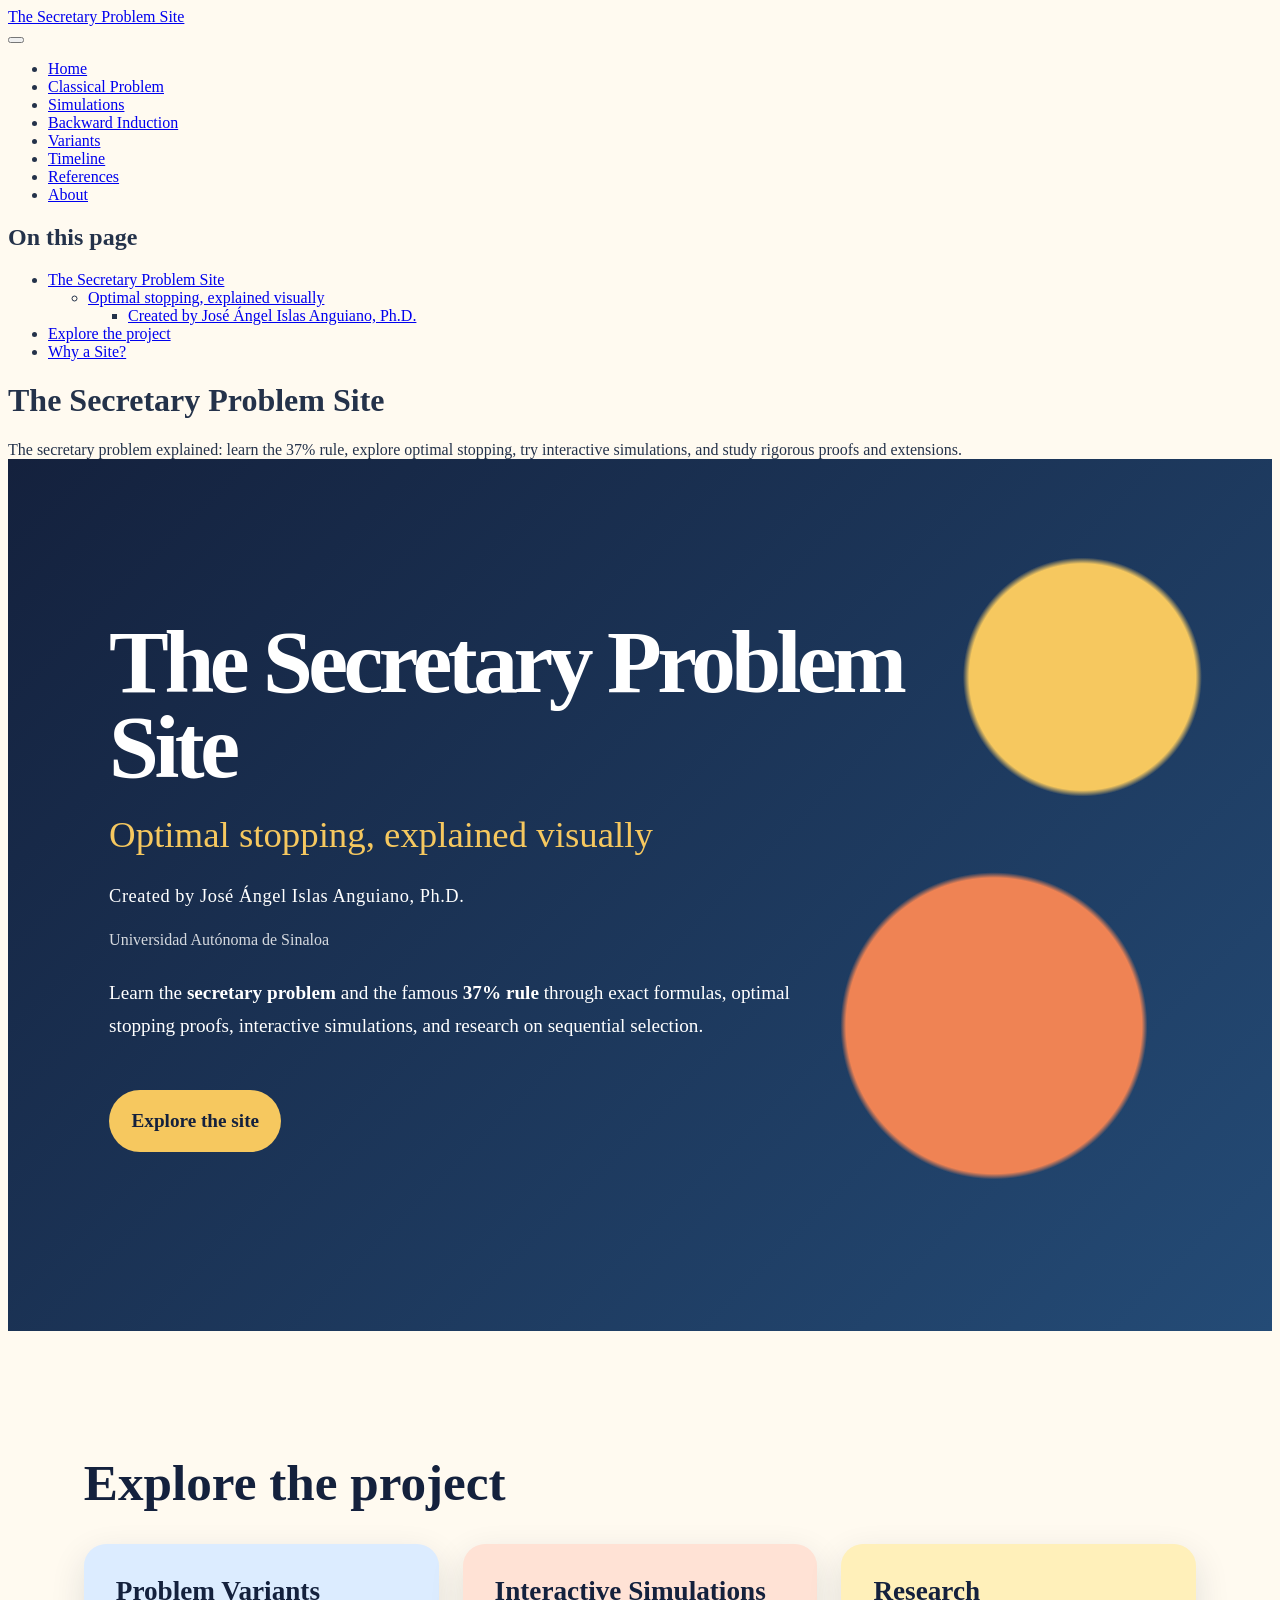
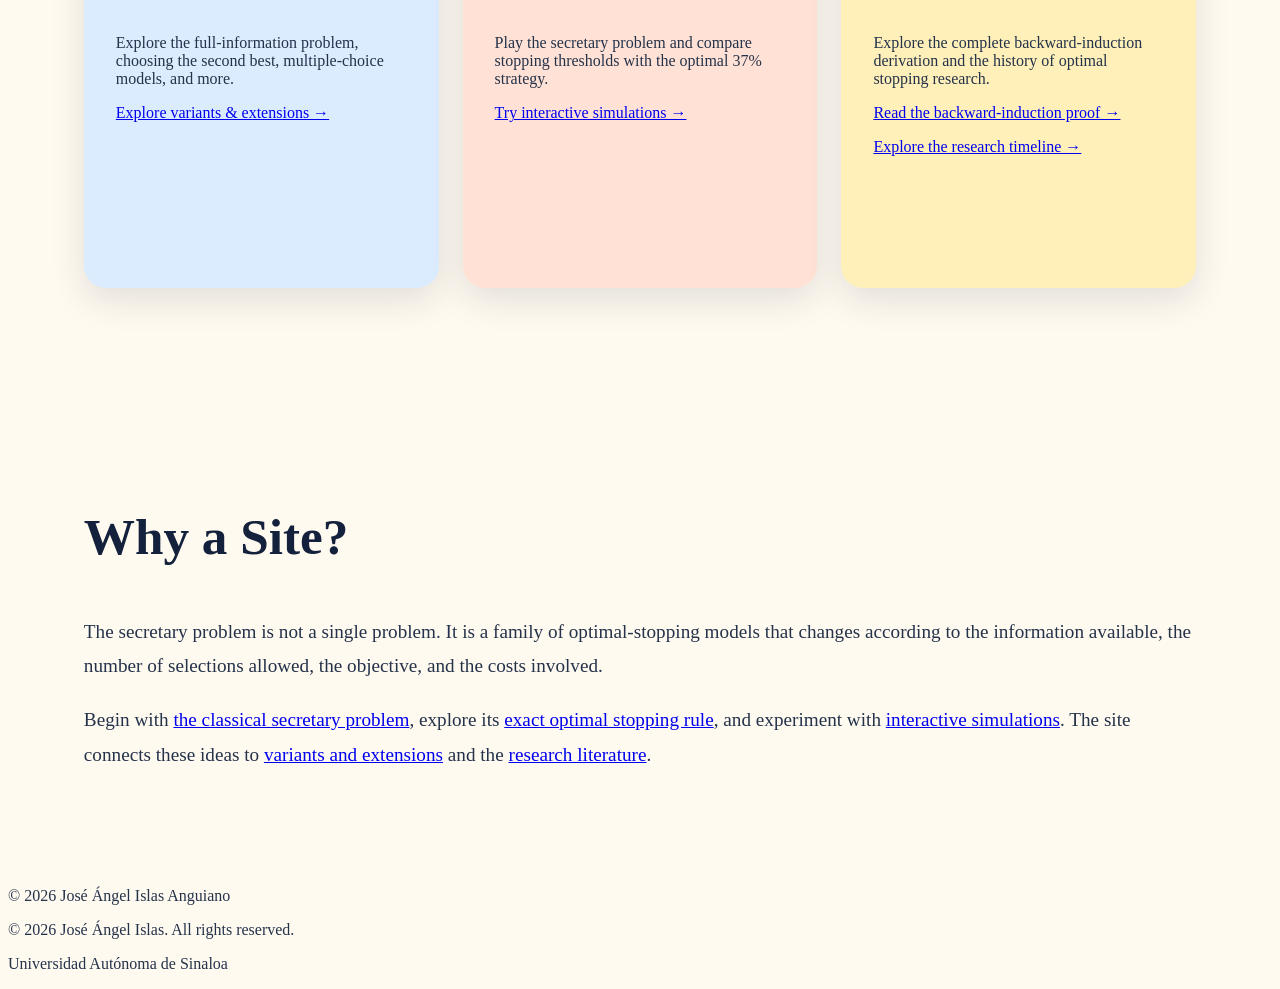
==== commit f91ce50f: "Update website" ====
--- a/index.html
+++ b/index.html
@@ -6,6 +6,7 @@
 
 <meta name="viewport" content="width=device-width, initial-scale=1.0, user-scalable=yes">
 
+<meta name="description" content="The secretary problem explained: learn the 37% rule, explore optimal stopping, try interactive simulations, and study rigorous proofs and extensions.">
 
 <title>The Secretary Problem Site</title>
 <style>
@@ -81,6 +82,7 @@
 
 <link rel="stylesheet" href="styles.css">
 <meta property="og:title" content="The Secretary Problem Site">
+<meta property="og:description" content="The secretary problem explained: learn the 37% rule, explore optimal stopping, try interactive simulations, and study rigorous proofs and extensions.">
 <meta property="og:site_name" content="The Secretary Problem Site">
 </head>
 
@@ -159,7 +161,7 @@
   </ul></li>
   </ul></li>
   <li><a href="#explore-the-project" id="toc-explore-the-project" class="nav-link" data-scroll-target="#explore-the-project">Explore the project</a></li>
-  <li><a href="#why-this-site" id="toc-why-this-site" class="nav-link" data-scroll-target="#why-this-site">Why a Site?</a></li>
+  <li><a href="#why-a-site" id="toc-why-a-site" class="nav-link" data-scroll-target="#why-a-site">Why a Site?</a></li>
   </ul>
 </nav>
     </div>
@@ -171,6 +173,11 @@
 <h1 class="title">The Secretary Problem Site</h1>
 </div>
 
+<div>
+  <div class="description">
+    The secretary problem explained: learn the 37% rule, explore optimal stopping, try interactive simulations, and study rigorous proofs and extensions.
+  </div>
+</div>
 
 
 <div class="quarto-title-meta column-page-left">
@@ -192,7 +199,7 @@
 <section id="created-by-josé-ángel-islas-anguiano-ph.d." class="level3">
 <h3 class="anchored" data-anchor-id="created-by-josé-ángel-islas-anguiano-ph.d.">Created by José Ángel Islas Anguiano, Ph.D.</h3>
 <p>Universidad Autónoma de Sinaloa</p>
-<p>Explore models, optimal policies, exact formulas, simulations, and research questions from the theory of sequential selection.</p>
+<p>Learn the <strong>secretary problem</strong> and the famous <strong>37% rule</strong> through exact formulas, optimal stopping proofs, interactive simulations, and research on sequential selection.</p>
 <p><a href="#explore" class="hero-button">Explore the site</a></p>
 </section>
 </section>
@@ -202,26 +209,27 @@
 <div class="atlas-grid">
 <section id="problem-variants" class="level3 atlas-card card-blue">
 <h3 class="anchored" data-anchor-id="problem-variants">Problem Variants</h3>
-<p>Compare classical and modern secretary-problem variants.</p>
-<p><strong>Coming next →</strong></p>
+<p>Explore the full-information problem, choosing the second best, multiple-choice models, and more.</p>
+<p><a href="./variants.html">Explore variants &amp; extensions →</a></p>
 </section>
 <section id="interactive-simulations" class="level3 atlas-card card-coral">
 <h3 class="anchored" data-anchor-id="interactive-simulations">Interactive Simulations</h3>
-<p>Experiment with sample sizes and stopping thresholds.</p>
-<p><strong>Coming next →</strong></p>
+<p>Play the secretary problem and compare stopping thresholds with the optimal 37% strategy.</p>
+<p><a href="./simulations.html">Try interactive simulations →</a></p>
 </section>
 <section id="research" class="level3 atlas-card card-yellow">
 <h3 class="anchored" data-anchor-id="research">Research</h3>
-<p>Read mathematical notes, computational results, and open questions.</p>
-<p><strong>Coming next →</strong></p>
+<p>Explore the complete backward-induction derivation and the history of optimal stopping research.</p>
+<p><a href="./backward-induction.html">Read the backward-induction proof →</a></p>
+<p><a href="./timeline.html">Explore the research timeline →</a></p>
 </section>
 </div>
 </section>
 <div id="explore" class="atlas-section atlas-intro">
-<section id="why-this-site" class="level2">
-<h2 class="anchored" data-anchor-id="why-this-site">Why a Site?</h2>
+<section id="why-a-site" class="level2">
+<h2 class="anchored" data-anchor-id="why-a-site">Why a Site?</h2>
 <p>The secretary problem is not a single problem. It is a family of optimal-stopping models that changes according to the information available, the number of selections allowed, the objective, and the costs involved.</p>
-<p>This website organizes those variants and makes their mathematical structure easier to compare.</p>
+<p>Begin with <a href="./classical.html">the classical secretary problem</a>, explore its <a href="./backward-induction.html">exact optimal stopping rule</a>, and experiment with <a href="./simulations.html">interactive simulations</a>. The site connects these ideas to <a href="./variants.html">variants and extensions</a> and the <a href="./references.html">research literature</a>.</p>
 </section>
 </div>
 
@@ -301,7 +309,7 @@
     }
       var localhostRegex = new RegExp(/^(?:http|https):\/\/localhost\:?[0-9]*\//);
       var mailtoRegex = new RegExp(/^mailto:/);
-        var filterRegex = new RegExp('/' + window.location.host + '/');
+        var filterRegex = new RegExp("https:\/\/joseaia\.github\.io\/secretary-problem-atlas\/");
       var isInternal = (href) => {
           return filterRegex.test(href) || localhostRegex.test(href) || mailtoRegex.test(href);
       }
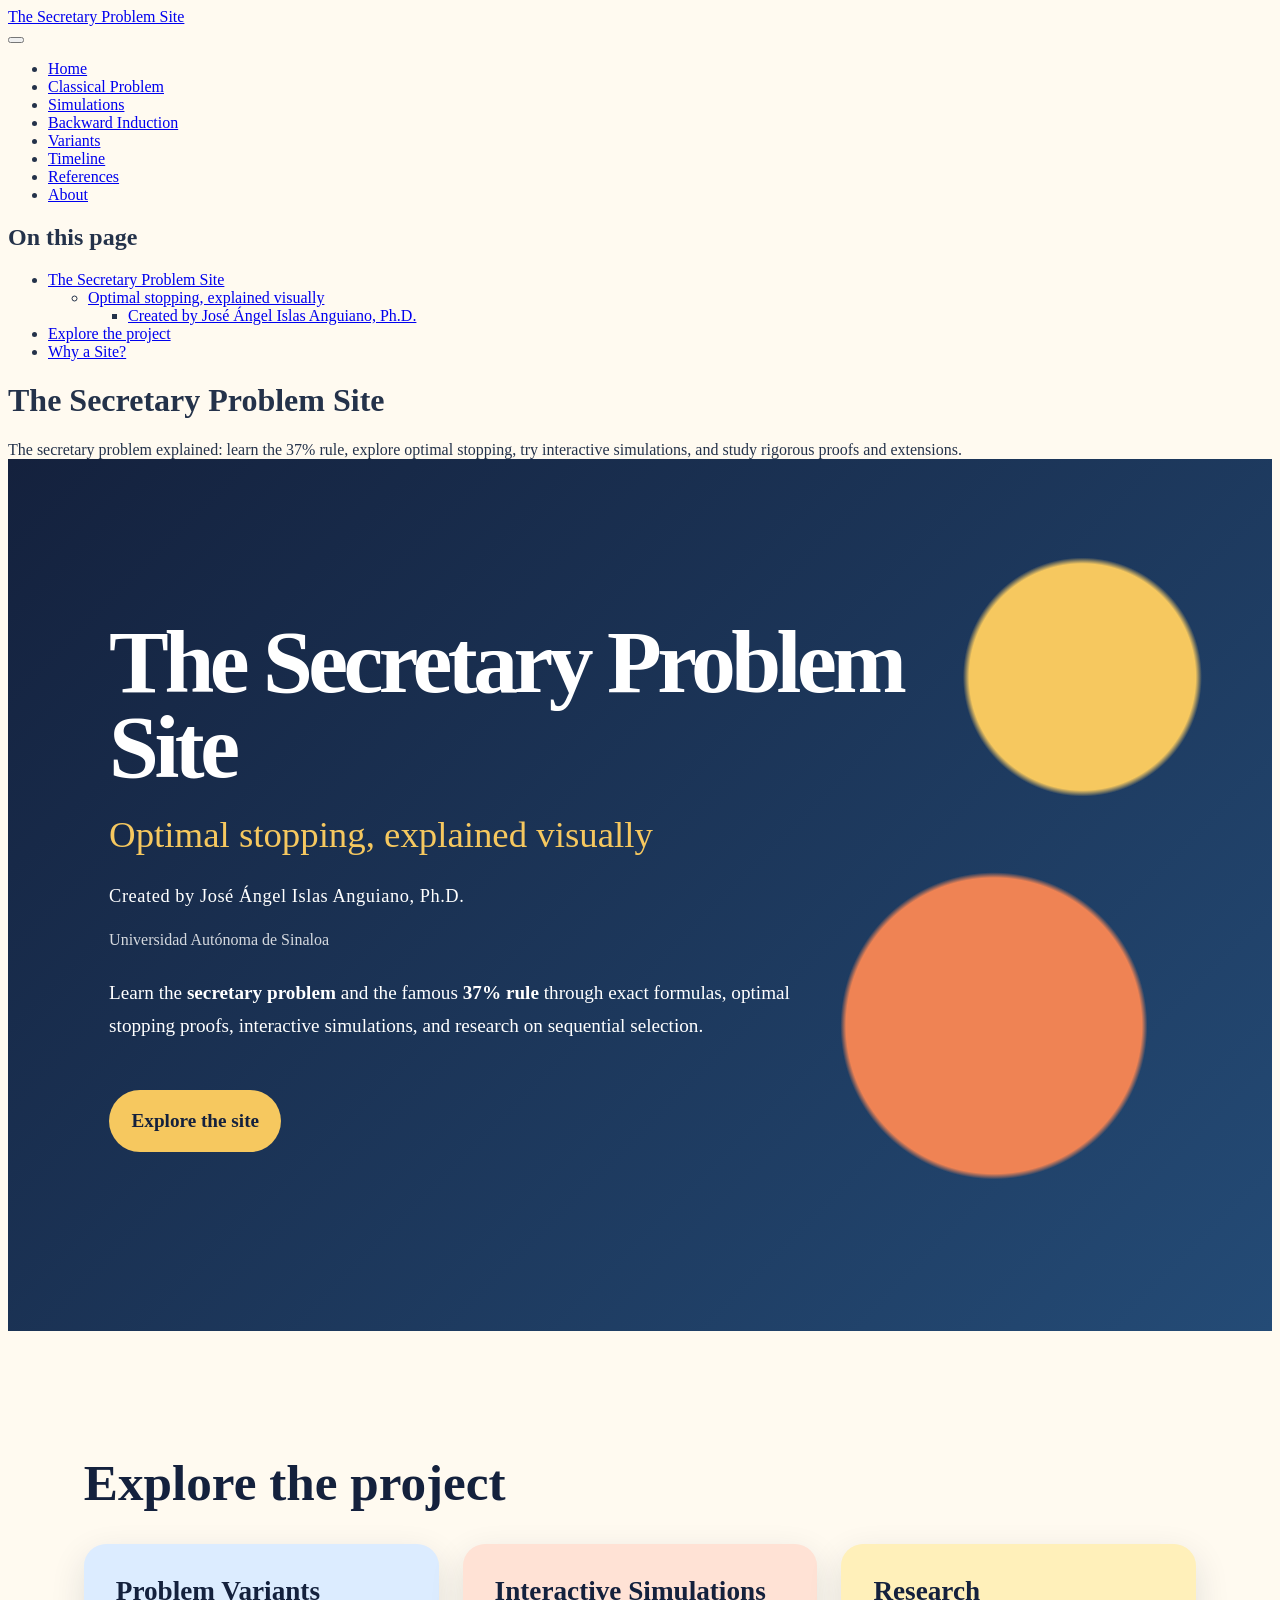
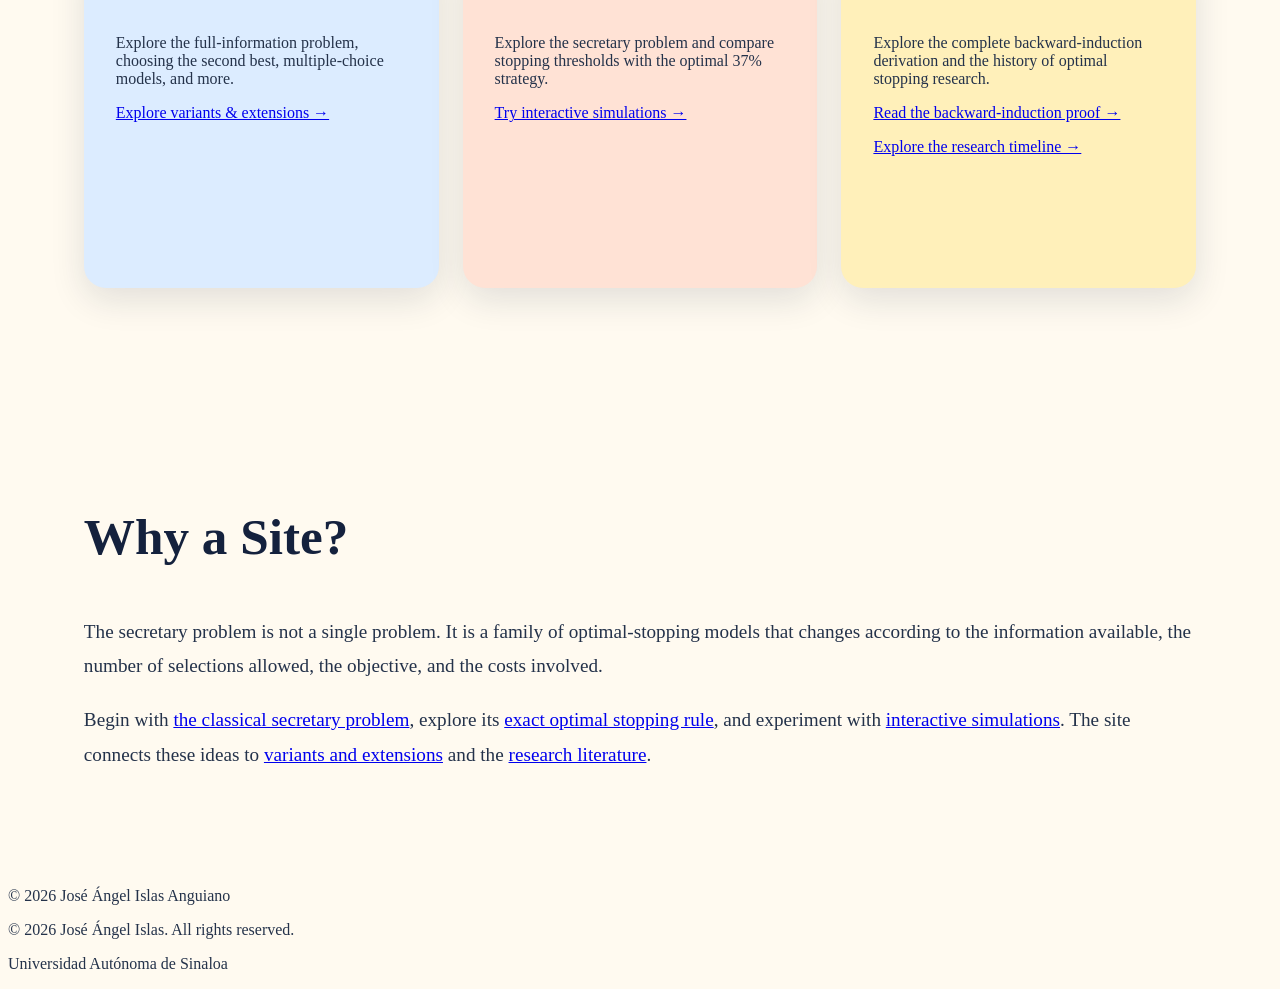
==== commit 507d8e88: "Update website" ====
--- a/index.html
+++ b/index.html
@@ -214,7 +214,7 @@
 </section>
 <section id="interactive-simulations" class="level3 atlas-card card-coral">
 <h3 class="anchored" data-anchor-id="interactive-simulations">Interactive Simulations</h3>
-<p>Play the secretary problem and compare stopping thresholds with the optimal 37% strategy.</p>
+<p>Explore the secretary problem and compare stopping thresholds with the optimal 37% strategy.</p>
 <p><a href="./simulations.html">Try interactive simulations →</a></p>
 </section>
 <section id="research" class="level3 atlas-card card-yellow">
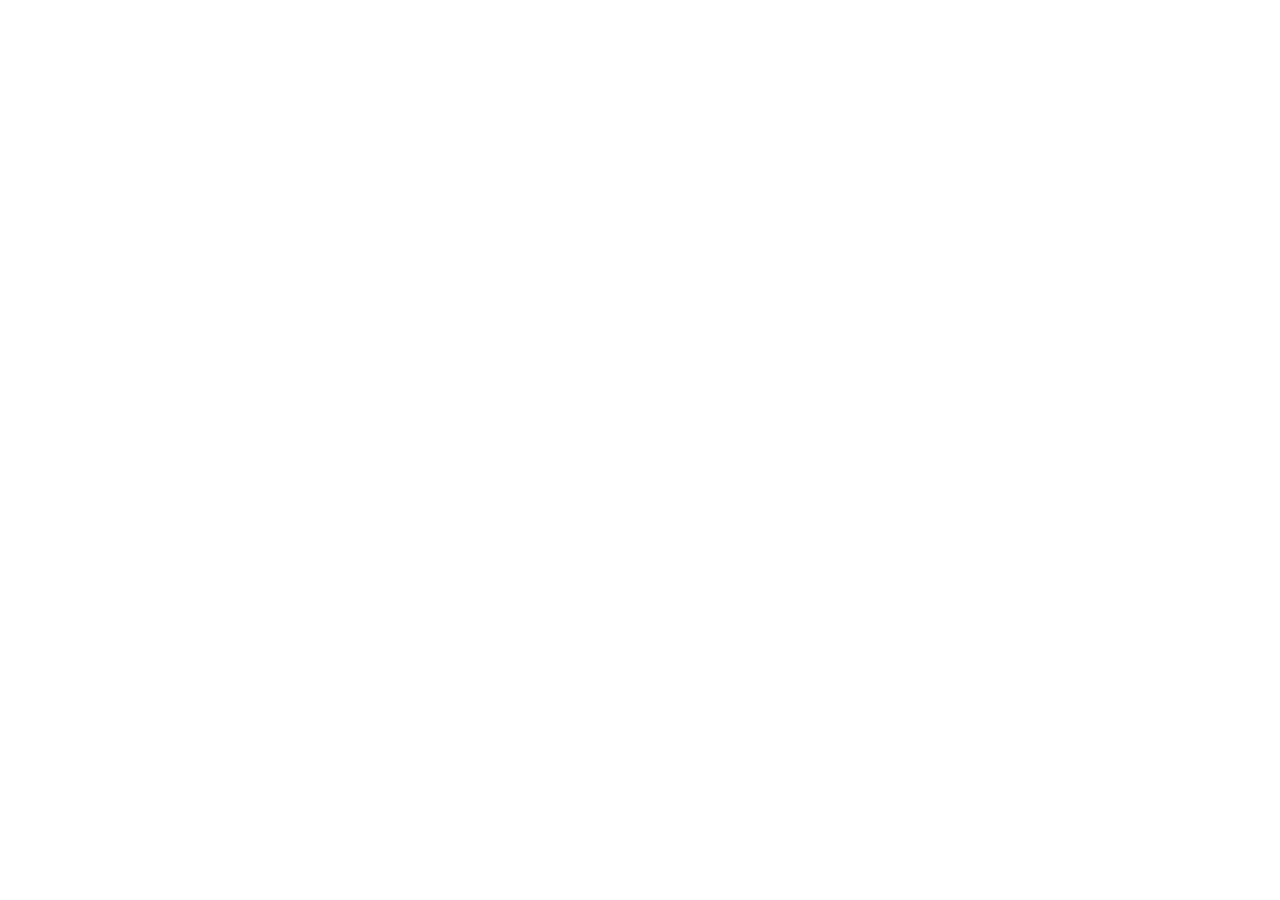
==== commit c405ae26: "Redirect old website to secretary-problem-site" ====
--- a/index.html
+++ b/index.html
@@ -1,657 +1,18 @@
 <!DOCTYPE html>
-<html xmlns="http://www.w3.org/1999/xhtml" lang="en" xml:lang="en"><head>
-
-<meta charset="utf-8">
-<meta name="generator" content="quarto-1.8.25">
-
-<meta name="viewport" content="width=device-width, initial-scale=1.0, user-scalable=yes">
-
-<meta name="description" content="The secretary problem explained: learn the 37% rule, explore optimal stopping, try interactive simulations, and study rigorous proofs and extensions.">
-
-<title>The Secretary Problem Site</title>
-<style>
-code{white-space: pre-wrap;}
-span.smallcaps{font-variant: small-caps;}
-div.columns{display: flex; gap: min(4vw, 1.5em);}
-div.column{flex: auto; overflow-x: auto;}
-div.hanging-indent{margin-left: 1.5em; text-indent: -1.5em;}
-ul.task-list{list-style: none;}
-ul.task-list li input[type="checkbox"] {
-  width: 0.8em;
-  margin: 0 0.8em 0.2em -1em; /* quarto-specific, see https://github.com/quarto-dev/quarto-cli/issues/4556 */ 
-  vertical-align: middle;
-}
-</style>
-
-
-<script src="site_libs/quarto-nav/quarto-nav.js"></script>
-<script src="site_libs/quarto-nav/headroom.min.js"></script>
-<script src="site_libs/clipboard/clipboard.min.js"></script>
-<script src="site_libs/quarto-search/autocomplete.umd.js"></script>
-<script src="site_libs/quarto-search/fuse.min.js"></script>
-<script src="site_libs/quarto-search/quarto-search.js"></script>
-<meta name="quarto:offset" content="./">
-<script src="site_libs/quarto-html/quarto.js" type="module"></script>
-<script src="site_libs/quarto-html/tabsets/tabsets.js" type="module"></script>
-<script src="site_libs/quarto-html/axe/axe-check.js" type="module"></script>
-<script src="site_libs/quarto-html/popper.min.js"></script>
-<script src="site_libs/quarto-html/tippy.umd.min.js"></script>
-<script src="site_libs/quarto-html/anchor.min.js"></script>
-<link href="site_libs/quarto-html/tippy.css" rel="stylesheet">
-<link href="site_libs/quarto-html/quarto-syntax-highlighting-7b89279ff1a6dce999919e0e67d4d9ec.css" rel="stylesheet" id="quarto-text-highlighting-styles">
-<script src="site_libs/bootstrap/bootstrap.min.js"></script>
-<link href="site_libs/bootstrap/bootstrap-icons.css" rel="stylesheet">
-<link href="site_libs/bootstrap/bootstrap-5b4ad623e5705c0698d39aec6f10cf02.min.css" rel="stylesheet" append-hash="true" id="quarto-bootstrap" data-mode="light">
-<script id="quarto-search-options" type="application/json">{
-  "location": "navbar",
-  "copy-button": false,
-  "collapse-after": 3,
-  "panel-placement": "end",
-  "type": "overlay",
-  "limit": 50,
-  "keyboard-shortcut": [
-    "f",
-    "/",
-    "s"
-  ],
-  "show-item-context": false,
-  "language": {
-    "search-no-results-text": "No results",
-    "search-matching-documents-text": "matching documents",
-    "search-copy-link-title": "Copy link to search",
-    "search-hide-matches-text": "Hide additional matches",
-    "search-more-match-text": "more match in this document",
-    "search-more-matches-text": "more matches in this document",
-    "search-clear-button-title": "Clear",
-    "search-text-placeholder": "",
-    "search-detached-cancel-button-title": "Cancel",
-    "search-submit-button-title": "Submit",
-    "search-label": "Search"
-  }
-}</script>
-<script async="" src="https://www.googletagmanager.com/gtag/js?id=G-35SSF14JG7"></script>
-
-<script type="text/javascript">
-
-window.dataLayer = window.dataLayer || [];
-function gtag(){dataLayer.push(arguments);}
-gtag('js', new Date());
-gtag('config', 'G-35SSF14JG7', { 'anonymize_ip': true});
-</script>
-
-
-<link rel="stylesheet" href="styles.css">
-<meta property="og:title" content="The Secretary Problem Site">
-<meta property="og:description" content="The secretary problem explained: learn the 37% rule, explore optimal stopping, try interactive simulations, and study rigorous proofs and extensions.">
-<meta property="og:site_name" content="The Secretary Problem Site">
+<html lang="en">
+<head>
+  <meta charset="utf-8">
+  <meta name="robots" content="noindex,follow">
+  <meta name="viewport" content="width=device-width, initial-scale=1">
+  <meta http-equiv="refresh" content="0; url=https://joseaia.github.io/secretary-problem-site/">
+  <link rel="canonical" href="https://joseaia.github.io/secretary-problem-site/">
+  <title>Website moved — The Secretary Problem Site</title>
 </head>
-
-<body class="nav-fixed quarto-light">
-
-<div id="quarto-search-results"></div>
-  <header id="quarto-header" class="headroom fixed-top">
-    <nav class="navbar navbar-expand-lg " data-bs-theme="dark">
-      <div class="navbar-container container-fluid">
-      <div class="navbar-brand-container mx-auto">
-    <a href="./index.html" class="navbar-brand navbar-brand-logo">
-    </a>
-    <a class="navbar-brand" href="./index.html">
-    <span class="navbar-title">The Secretary Problem Site</span>
-    </a>
-  </div>
-            <div id="quarto-search" class="" title="Search"></div>
-          <button class="navbar-toggler" type="button" data-bs-toggle="collapse" data-bs-target="#navbarCollapse" aria-controls="navbarCollapse" role="menu" aria-expanded="false" aria-label="Toggle navigation" onclick="if (window.quartoToggleHeadroom) { window.quartoToggleHeadroom(); }">
-  <span class="navbar-toggler-icon"></span>
-</button>
-          <div class="collapse navbar-collapse" id="navbarCollapse">
-            <ul class="navbar-nav navbar-nav-scroll me-auto">
-  <li class="nav-item">
-    <a class="nav-link active" href="./index.html" aria-current="page"> 
-<span class="menu-text">Home</span></a>
-  </li>  
-  <li class="nav-item">
-    <a class="nav-link" href="./classical.html"> 
-<span class="menu-text">Classical Problem</span></a>
-  </li>  
-  <li class="nav-item">
-    <a class="nav-link" href="./simulations.html"> 
-<span class="menu-text">Simulations</span></a>
-  </li>  
-  <li class="nav-item">
-    <a class="nav-link" href="./backward-induction.html"> 
-<span class="menu-text">Backward Induction</span></a>
-  </li>  
-  <li class="nav-item">
-    <a class="nav-link" href="./variants.html"> 
-<span class="menu-text">Variants</span></a>
-  </li>  
-  <li class="nav-item">
-    <a class="nav-link" href="./timeline.html"> 
-<span class="menu-text">Timeline</span></a>
-  </li>  
-  <li class="nav-item">
-    <a class="nav-link" href="./references.html"> 
-<span class="menu-text">References</span></a>
-  </li>  
-  <li class="nav-item">
-    <a class="nav-link" href="./about.html"> 
-<span class="menu-text">About</span></a>
-  </li>  
-</ul>
-          </div> <!-- /navcollapse -->
-            <div class="quarto-navbar-tools">
-</div>
-      </div> <!-- /container-fluid -->
-    </nav>
-</header>
-<!-- content -->
-<div id="quarto-content" class="quarto-container page-columns page-rows-contents page-layout-full page-navbar">
-<!-- sidebar -->
-<!-- margin-sidebar -->
-    <div id="quarto-margin-sidebar" class="sidebar margin-sidebar">
-        <nav id="TOC" role="doc-toc" class="toc-active">
-    <h2 id="toc-title">On this page</h2>
-   
-  <ul>
-  <li><a href="#the-secretary-problem-site" id="toc-the-secretary-problem-site" class="nav-link active" data-scroll-target="#the-secretary-problem-site">The Secretary Problem Site</a>
-  <ul class="collapse">
-  <li><a href="#optimal-stopping-explained-visually" id="toc-optimal-stopping-explained-visually" class="nav-link" data-scroll-target="#optimal-stopping-explained-visually">Optimal stopping, explained visually</a>
-  <ul class="collapse">
-  <li><a href="#created-by-josé-ángel-islas-anguiano-ph.d." id="toc-created-by-josé-ángel-islas-anguiano-ph.d." class="nav-link" data-scroll-target="#created-by-josé-ángel-islas-anguiano-ph.d.">Created by José Ángel Islas Anguiano, Ph.D.</a></li>
-  </ul></li>
-  </ul></li>
-  <li><a href="#explore-the-project" id="toc-explore-the-project" class="nav-link" data-scroll-target="#explore-the-project">Explore the project</a></li>
-  <li><a href="#why-a-site" id="toc-why-a-site" class="nav-link" data-scroll-target="#why-a-site">Why a Site?</a></li>
-  </ul>
-</nav>
-    </div>
-<!-- main -->
-<main class="content column-page-left" id="quarto-document-content">
-
-<header id="title-block-header" class="quarto-title-block default">
-<div class="quarto-title">
-<h1 class="title">The Secretary Problem Site</h1>
-</div>
-
-<div>
-  <div class="description">
-    The secretary problem explained: learn the 37% rule, explore optimal stopping, try interactive simulations, and study rigorous proofs and extensions.
-  </div>
-</div>
-
-
-<div class="quarto-title-meta column-page-left">
-
-    
-  
-    
-  </div>
-  
-
-
-</header>
-
-
-<section id="the-secretary-problem-site" class="level1 atlas-hero">
-<h1>The Secretary Problem Site</h1>
-<section id="optimal-stopping-explained-visually" class="level2">
-<h2 class="anchored" data-anchor-id="optimal-stopping-explained-visually">Optimal stopping, explained visually</h2>
-<section id="created-by-josé-ángel-islas-anguiano-ph.d." class="level3">
-<h3 class="anchored" data-anchor-id="created-by-josé-ángel-islas-anguiano-ph.d.">Created by José Ángel Islas Anguiano, Ph.D.</h3>
-<p>Universidad Autónoma de Sinaloa</p>
-<p>Learn the <strong>secretary problem</strong> and the famous <strong>37% rule</strong> through exact formulas, optimal stopping proofs, interactive simulations, and research on sequential selection.</p>
-<p><a href="#explore" class="hero-button">Explore the site</a></p>
-</section>
-</section>
-</section>
-<section id="explore-the-project" class="level2 atlas-section">
-<h2 class="anchored" data-anchor-id="explore-the-project">Explore the project</h2>
-<div class="atlas-grid">
-<section id="problem-variants" class="level3 atlas-card card-blue">
-<h3 class="anchored" data-anchor-id="problem-variants">Problem Variants</h3>
-<p>Explore the full-information problem, choosing the second best, multiple-choice models, and more.</p>
-<p><a href="./variants.html">Explore variants &amp; extensions →</a></p>
-</section>
-<section id="interactive-simulations" class="level3 atlas-card card-coral">
-<h3 class="anchored" data-anchor-id="interactive-simulations">Interactive Simulations</h3>
-<p>Explore the secretary problem and compare stopping thresholds with the optimal 37% strategy.</p>
-<p><a href="./simulations.html">Try interactive simulations →</a></p>
-</section>
-<section id="research" class="level3 atlas-card card-yellow">
-<h3 class="anchored" data-anchor-id="research">Research</h3>
-<p>Explore the complete backward-induction derivation and the history of optimal stopping research.</p>
-<p><a href="./backward-induction.html">Read the backward-induction proof →</a></p>
-<p><a href="./timeline.html">Explore the research timeline →</a></p>
-</section>
-</div>
-</section>
-<div id="explore" class="atlas-section atlas-intro">
-<section id="why-a-site" class="level2">
-<h2 class="anchored" data-anchor-id="why-a-site">Why a Site?</h2>
-<p>The secretary problem is not a single problem. It is a family of optimal-stopping models that changes according to the information available, the number of selections allowed, the objective, and the costs involved.</p>
-<p>Begin with <a href="./classical.html">the classical secretary problem</a>, explore its <a href="./backward-induction.html">exact optimal stopping rule</a>, and experiment with <a href="./simulations.html">interactive simulations</a>. The site connects these ideas to <a href="./variants.html">variants and extensions</a> and the <a href="./references.html">research literature</a>.</p>
-</section>
-</div>
-
-
-
-</main> <!-- /main -->
-<script id="quarto-html-after-body" type="application/javascript">
-  window.document.addEventListener("DOMContentLoaded", function (event) {
-    const icon = "";
-    const anchorJS = new window.AnchorJS();
-    anchorJS.options = {
-      placement: 'right',
-      icon: icon
-    };
-    anchorJS.add('.anchored');
-    const isCodeAnnotation = (el) => {
-      for (const clz of el.classList) {
-        if (clz.startsWith('code-annotation-')) {                     
-          return true;
-        }
-      }
-      return false;
-    }
-    const onCopySuccess = function(e) {
-      // button target
-      const button = e.trigger;
-      // don't keep focus
-      button.blur();
-      // flash "checked"
-      button.classList.add('code-copy-button-checked');
-      var currentTitle = button.getAttribute("title");
-      button.setAttribute("title", "Copied!");
-      let tooltip;
-      if (window.bootstrap) {
-        button.setAttribute("data-bs-toggle", "tooltip");
-        button.setAttribute("data-bs-placement", "left");
-        button.setAttribute("data-bs-title", "Copied!");
-        tooltip = new bootstrap.Tooltip(button, 
-          { trigger: "manual", 
-            customClass: "code-copy-button-tooltip",
-            offset: [0, -8]});
-        tooltip.show();    
-      }
-      setTimeout(function() {
-        if (tooltip) {
-          tooltip.hide();
-          button.removeAttribute("data-bs-title");
-          button.removeAttribute("data-bs-toggle");
-          button.removeAttribute("data-bs-placement");
-        }
-        button.setAttribute("title", currentTitle);
-        button.classList.remove('code-copy-button-checked');
-      }, 1000);
-      // clear code selection
-      e.clearSelection();
-    }
-    const getTextToCopy = function(trigger) {
-      const outerScaffold = trigger.parentElement.cloneNode(true);
-      const codeEl = outerScaffold.querySelector('code');
-      for (const childEl of codeEl.children) {
-        if (isCodeAnnotation(childEl)) {
-          childEl.remove();
-        }
-      }
-      return codeEl.innerText;
-    }
-    const clipboard = new window.ClipboardJS('.code-copy-button:not([data-in-quarto-modal])', {
-      text: getTextToCopy
-    });
-    clipboard.on('success', onCopySuccess);
-    if (window.document.getElementById('quarto-embedded-source-code-modal')) {
-      const clipboardModal = new window.ClipboardJS('.code-copy-button[data-in-quarto-modal]', {
-        text: getTextToCopy,
-        container: window.document.getElementById('quarto-embedded-source-code-modal')
-      });
-      clipboardModal.on('success', onCopySuccess);
-    }
-      var localhostRegex = new RegExp(/^(?:http|https):\/\/localhost\:?[0-9]*\//);
-      var mailtoRegex = new RegExp(/^mailto:/);
-        var filterRegex = new RegExp("https:\/\/joseaia\.github\.io\/secretary-problem-atlas\/");
-      var isInternal = (href) => {
-          return filterRegex.test(href) || localhostRegex.test(href) || mailtoRegex.test(href);
-      }
-      // Inspect non-navigation links and adorn them if external
-     var links = window.document.querySelectorAll('a[href]:not(.nav-link):not(.navbar-brand):not(.toc-action):not(.sidebar-link):not(.sidebar-item-toggle):not(.pagination-link):not(.no-external):not([aria-hidden]):not(.dropdown-item):not(.quarto-navigation-tool):not(.about-link)');
-      for (var i=0; i<links.length; i++) {
-        const link = links[i];
-        if (!isInternal(link.href)) {
-          // undo the damage that might have been done by quarto-nav.js in the case of
-          // links that we want to consider external
-          if (link.dataset.originalHref !== undefined) {
-            link.href = link.dataset.originalHref;
-          }
-        }
-      }
-    function tippyHover(el, contentFn, onTriggerFn, onUntriggerFn) {
-      const config = {
-        allowHTML: true,
-        maxWidth: 500,
-        delay: 100,
-        arrow: false,
-        appendTo: function(el) {
-            return el.parentElement;
-        },
-        interactive: true,
-        interactiveBorder: 10,
-        theme: 'quarto',
-        placement: 'bottom-start',
-      };
-      if (contentFn) {
-        config.content = contentFn;
-      }
-      if (onTriggerFn) {
-        config.onTrigger = onTriggerFn;
-      }
-      if (onUntriggerFn) {
-        config.onUntrigger = onUntriggerFn;
-      }
-      window.tippy(el, config); 
-    }
-    const noterefs = window.document.querySelectorAll('a[role="doc-noteref"]');
-    for (var i=0; i<noterefs.length; i++) {
-      const ref = noterefs[i];
-      tippyHover(ref, function() {
-        // use id or data attribute instead here
-        let href = ref.getAttribute('data-footnote-href') || ref.getAttribute('href');
-        try { href = new URL(href).hash; } catch {}
-        const id = href.replace(/^#\/?/, "");
-        const note = window.document.getElementById(id);
-        if (note) {
-          return note.innerHTML;
-        } else {
-          return "";
-        }
-      });
-    }
-    const xrefs = window.document.querySelectorAll('a.quarto-xref');
-    const processXRef = (id, note) => {
-      // Strip column container classes
-      const stripColumnClz = (el) => {
-        el.classList.remove("page-full", "page-columns");
-        if (el.children) {
-          for (const child of el.children) {
-            stripColumnClz(child);
-          }
-        }
-      }
-      stripColumnClz(note)
-      if (id === null || id.startsWith('sec-')) {
-        // Special case sections, only their first couple elements
-        const container = document.createElement("div");
-        if (note.children && note.children.length > 2) {
-          container.appendChild(note.children[0].cloneNode(true));
-          for (let i = 1; i < note.children.length; i++) {
-            const child = note.children[i];
-            if (child.tagName === "P" && child.innerText === "") {
-              continue;
-            } else {
-              container.appendChild(child.cloneNode(true));
-              break;
-            }
-          }
-          if (window.Quarto?.typesetMath) {
-            window.Quarto.typesetMath(container);
-          }
-          return container.innerHTML
-        } else {
-          if (window.Quarto?.typesetMath) {
-            window.Quarto.typesetMath(note);
-          }
-          return note.innerHTML;
-        }
-      } else {
-        // Remove any anchor links if they are present
-        const anchorLink = note.querySelector('a.anchorjs-link');
-        if (anchorLink) {
-          anchorLink.remove();
-        }
-        if (window.Quarto?.typesetMath) {
-          window.Quarto.typesetMath(note);
-        }
-        if (note.classList.contains("callout")) {
-          return note.outerHTML;
-        } else {
-          return note.innerHTML;
-        }
-      }
-    }
-    for (var i=0; i<xrefs.length; i++) {
-      const xref = xrefs[i];
-      tippyHover(xref, undefined, function(instance) {
-        instance.disable();
-        let url = xref.getAttribute('href');
-        let hash = undefined; 
-        if (url.startsWith('#')) {
-          hash = url;
-        } else {
-          try { hash = new URL(url).hash; } catch {}
-        }
-        if (hash) {
-          const id = hash.replace(/^#\/?/, "");
-          const note = window.document.getElementById(id);
-          if (note !== null) {
-            try {
-              const html = processXRef(id, note.cloneNode(true));
-              instance.setContent(html);
-            } finally {
-              instance.enable();
-              instance.show();
-            }
-          } else {
-            // See if we can fetch this
-            fetch(url.split('#')[0])
-            .then(res => res.text())
-            .then(html => {
-              const parser = new DOMParser();
-              const htmlDoc = parser.parseFromString(html, "text/html");
-              const note = htmlDoc.getElementById(id);
-              if (note !== null) {
-                const html = processXRef(id, note);
-                instance.setContent(html);
-              } 
-            }).finally(() => {
-              instance.enable();
-              instance.show();
-            });
-          }
-        } else {
-          // See if we can fetch a full url (with no hash to target)
-          // This is a special case and we should probably do some content thinning / targeting
-          fetch(url)
-          .then(res => res.text())
-          .then(html => {
-            const parser = new DOMParser();
-            const htmlDoc = parser.parseFromString(html, "text/html");
-            const note = htmlDoc.querySelector('main.content');
-            if (note !== null) {
-              // This should only happen for chapter cross references
-              // (since there is no id in the URL)
-              // remove the first header
-              if (note.children.length > 0 && note.children[0].tagName === "HEADER") {
-                note.children[0].remove();
-              }
-              const html = processXRef(null, note);
-              instance.setContent(html);
-            } 
-          }).finally(() => {
-            instance.enable();
-            instance.show();
-          });
-        }
-      }, function(instance) {
-      });
-    }
-        let selectedAnnoteEl;
-        const selectorForAnnotation = ( cell, annotation) => {
-          let cellAttr = 'data-code-cell="' + cell + '"';
-          let lineAttr = 'data-code-annotation="' +  annotation + '"';
-          const selector = 'span[' + cellAttr + '][' + lineAttr + ']';
-          return selector;
-        }
-        const selectCodeLines = (annoteEl) => {
-          const doc = window.document;
-          const targetCell = annoteEl.getAttribute("data-target-cell");
-          const targetAnnotation = annoteEl.getAttribute("data-target-annotation");
-          const annoteSpan = window.document.querySelector(selectorForAnnotation(targetCell, targetAnnotation));
-          const lines = annoteSpan.getAttribute("data-code-lines").split(",");
-          const lineIds = lines.map((line) => {
-            return targetCell + "-" + line;
-          })
-          let top = null;
-          let height = null;
-          let parent = null;
-          if (lineIds.length > 0) {
-              //compute the position of the single el (top and bottom and make a div)
-              const el = window.document.getElementById(lineIds[0]);
-              top = el.offsetTop;
-              height = el.offsetHeight;
-              parent = el.parentElement.parentElement;
-            if (lineIds.length > 1) {
-              const lastEl = window.document.getElementById(lineIds[lineIds.length - 1]);
-              const bottom = lastEl.offsetTop + lastEl.offsetHeight;
-              height = bottom - top;
-            }
-            if (top !== null && height !== null && parent !== null) {
-              // cook up a div (if necessary) and position it 
-              let div = window.document.getElementById("code-annotation-line-highlight");
-              if (div === null) {
-                div = window.document.createElement("div");
-                div.setAttribute("id", "code-annotation-line-highlight");
-                div.style.position = 'absolute';
-                parent.appendChild(div);
-              }
-              div.style.top = top - 2 + "px";
-              div.style.height = height + 4 + "px";
-              div.style.left = 0;
-              let gutterDiv = window.document.getElementById("code-annotation-line-highlight-gutter");
-              if (gutterDiv === null) {
-                gutterDiv = window.document.createElement("div");
-                gutterDiv.setAttribute("id", "code-annotation-line-highlight-gutter");
-                gutterDiv.style.position = 'absolute';
-                const codeCell = window.document.getElementById(targetCell);
-                const gutter = codeCell.querySelector('.code-annotation-gutter');
-                gutter.appendChild(gutterDiv);
-              }
-              gutterDiv.style.top = top - 2 + "px";
-              gutterDiv.style.height = height + 4 + "px";
-            }
-            selectedAnnoteEl = annoteEl;
-          }
-        };
-        const unselectCodeLines = () => {
-          const elementsIds = ["code-annotation-line-highlight", "code-annotation-line-highlight-gutter"];
-          elementsIds.forEach((elId) => {
-            const div = window.document.getElementById(elId);
-            if (div) {
-              div.remove();
-            }
-          });
-          selectedAnnoteEl = undefined;
-        };
-          // Handle positioning of the toggle
-      window.addEventListener(
-        "resize",
-        throttle(() => {
-          elRect = undefined;
-          if (selectedAnnoteEl) {
-            selectCodeLines(selectedAnnoteEl);
-          }
-        }, 10)
-      );
-      function throttle(fn, ms) {
-      let throttle = false;
-      let timer;
-        return (...args) => {
-          if(!throttle) { // first call gets through
-              fn.apply(this, args);
-              throttle = true;
-          } else { // all the others get throttled
-              if(timer) clearTimeout(timer); // cancel #2
-              timer = setTimeout(() => {
-                fn.apply(this, args);
-                timer = throttle = false;
-              }, ms);
-          }
-        };
-      }
-        // Attach click handler to the DT
-        const annoteDls = window.document.querySelectorAll('dt[data-target-cell]');
-        for (const annoteDlNode of annoteDls) {
-          annoteDlNode.addEventListener('click', (event) => {
-            const clickedEl = event.target;
-            if (clickedEl !== selectedAnnoteEl) {
-              unselectCodeLines();
-              const activeEl = window.document.querySelector('dt[data-target-cell].code-annotation-active');
-              if (activeEl) {
-                activeEl.classList.remove('code-annotation-active');
-              }
-              selectCodeLines(clickedEl);
-              clickedEl.classList.add('code-annotation-active');
-            } else {
-              // Unselect the line
-              unselectCodeLines();
-              clickedEl.classList.remove('code-annotation-active');
-            }
-          });
-        }
-    const findCites = (el) => {
-      const parentEl = el.parentElement;
-      if (parentEl) {
-        const cites = parentEl.dataset.cites;
-        if (cites) {
-          return {
-            el,
-            cites: cites.split(' ')
-          };
-        } else {
-          return findCites(el.parentElement)
-        }
-      } else {
-        return undefined;
-      }
-    };
-    var bibliorefs = window.document.querySelectorAll('a[role="doc-biblioref"]');
-    for (var i=0; i<bibliorefs.length; i++) {
-      const ref = bibliorefs[i];
-      const citeInfo = findCites(ref);
-      if (citeInfo) {
-        tippyHover(citeInfo.el, function() {
-          var popup = window.document.createElement('div');
-          citeInfo.cites.forEach(function(cite) {
-            var citeDiv = window.document.createElement('div');
-            citeDiv.classList.add('hanging-indent');
-            citeDiv.classList.add('csl-entry');
-            var biblioDiv = window.document.getElementById('ref-' + cite);
-            if (biblioDiv) {
-              citeDiv.innerHTML = biblioDiv.innerHTML;
-            }
-            popup.appendChild(citeDiv);
-          });
-          return popup.innerHTML;
-        });
-      }
-    }
-  });
+<body>
+  <p>This page has moved to
+  <a href="https://joseaia.github.io/secretary-problem-site/">https://joseaia.github.io/secretary-problem-site/</a>.</p>
+  <script>
+    window.location.replace("https://joseaia.github.io/secretary-problem-site/");
   </script>
-</div> <!-- /content -->
-<footer class="footer">
-  <div class="nav-footer">
-    <div class="nav-footer-left">
-<p>© 2026 José Ángel Islas Anguiano</p>
-</div>   
-    <div class="nav-footer-center">
-<p>© 2026 José Ángel Islas. All rights reserved.</p>
-</div>
-    <div class="nav-footer-right">
-<p>Universidad Autónoma de Sinaloa</p>
-</div>
-  </div>
-</footer>
-
-
-
-
-</body></html>+</body>
+</html>
